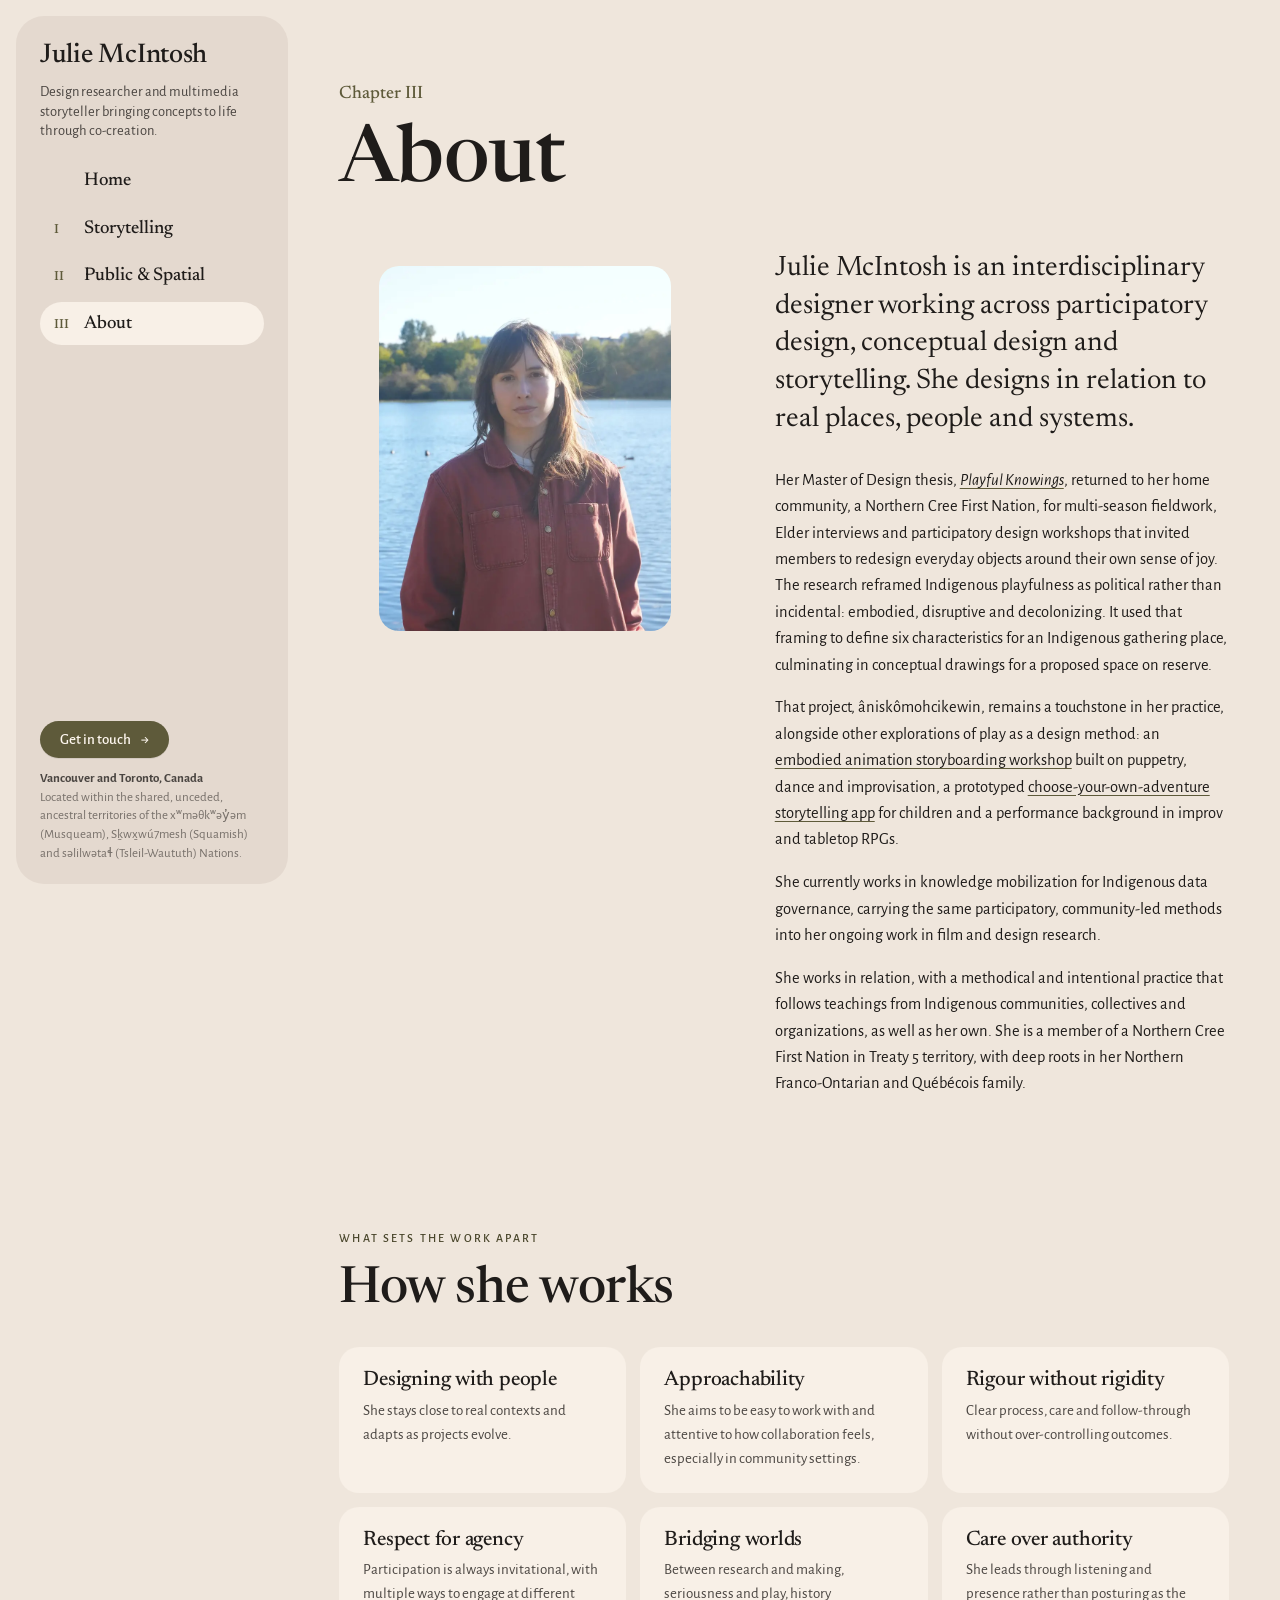
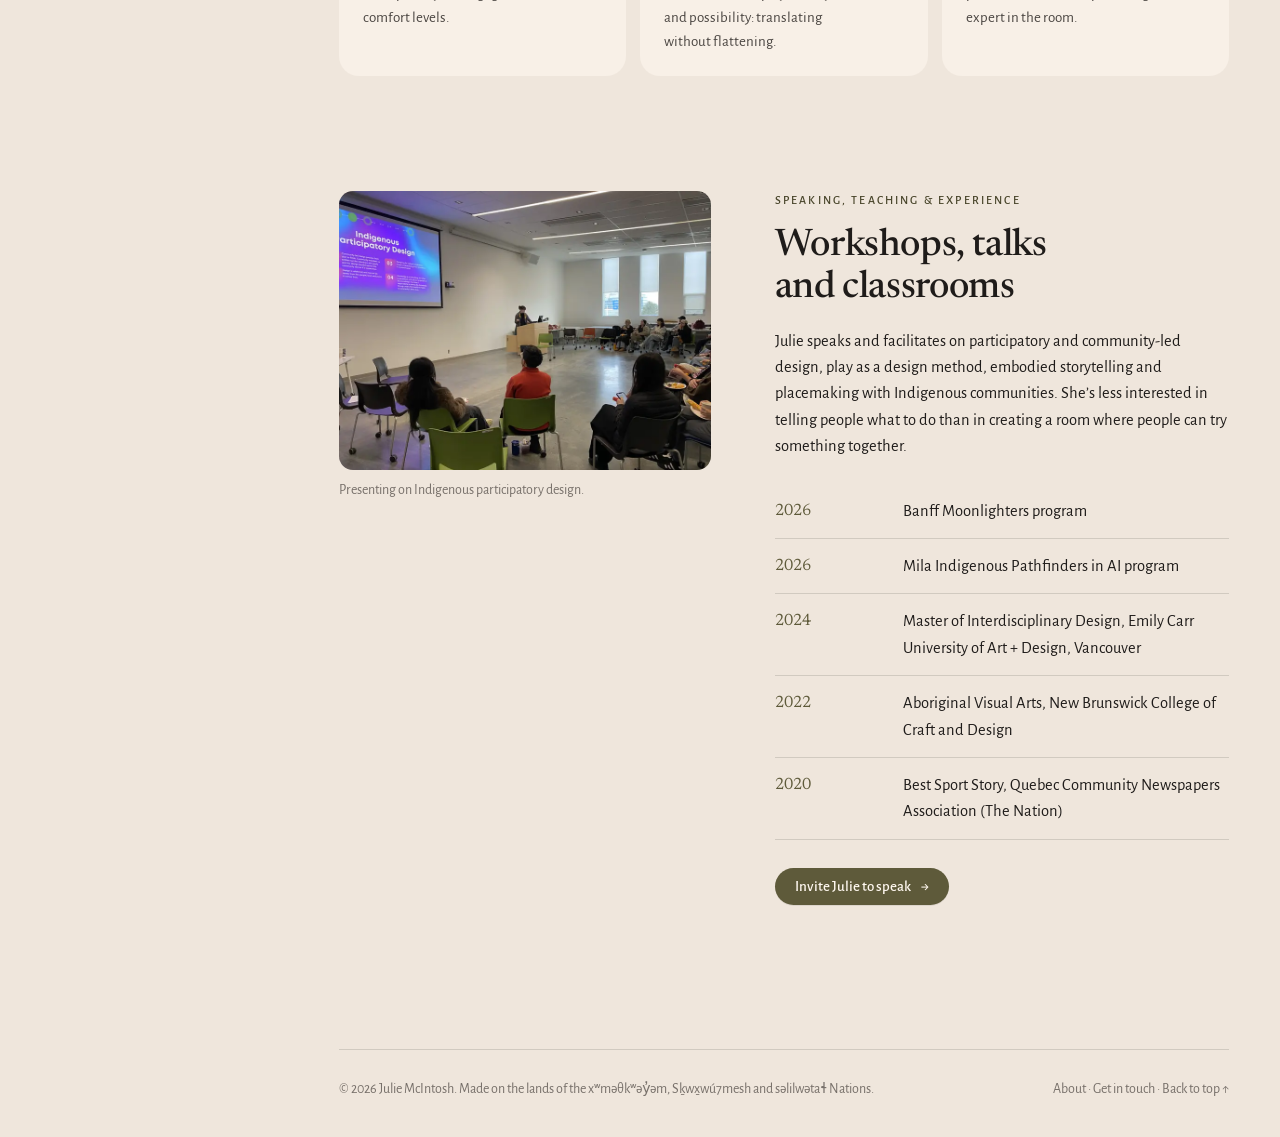
==== about.html @ 8621a983 "Julie McIntosh portfolio site Co-Authored-By: Claude Opus 5.5 <noreply@anthropic.com>" ====
<!doctype html>
<html lang="en" class="no-js">
<head>
<meta charset="utf-8">
<meta name="robots" content="noindex, nofollow">
<meta name="viewport" content="width=device-width, initial-scale=1">
<title>About · Julie McIntosh</title>
<meta name="description" content="About Julie McIntosh: interdisciplinary designer working across participatory design, conceptual design and storytelling.">
<meta property="og:title" content="About">
<meta property="og:description" content="About Julie McIntosh: interdisciplinary designer working across participatory design, conceptual design and storytelling.">
<meta property="og:type" content="website">
<meta property="og:image" content="assets/img/about/portrait-1600.webp">
<meta name="theme-color" content="#efe6dc">
<link rel="icon" href="favicon.svg" type="image/svg+xml">
<link rel="preconnect" href="https://fonts.googleapis.com">
<link rel="preconnect" href="https://fonts.gstatic.com" crossorigin>
<link href="https://fonts.googleapis.com/css2?family=Alegreya+Sans:ital,wght@0,400;0,500;0,700;1,400&family=Newsreader:opsz,wght@6..72,400;6..72,500;6..72,600&display=swap" rel="stylesheet">
<link rel="stylesheet" href="assets/css/style.css">
<script src="assets/js/main.js" defer></script>

</head>
<body>
<a class="skip" href="#main">Skip to content</a>

<header class="topbar">
  <a class="brand" href="index.html"><span class="brand__name">Julie McIntosh</span></a>
  <button class="menu-btn" aria-controls="site-nav" aria-expanded="false"><i></i>Menu</button>
</header>
<div class="scrim" aria-hidden="true"></div>

<div class="shell">
<aside class="sidebar" id="site-nav"><div class="sidebar__panel">
  <a class="brand" href="index.html"><span class="brand__name">Julie McIntosh</span><span class="brand__tag">Design researcher and multimedia storyteller bringing concepts to life through co-creation.</span></a>
  <nav aria-label="Main"><ul class="nav">
    <li class="nav__item"><a class="nav__link" href="index.html"><span class="nav__num"></span>Home</a></li>
    <li class="nav__item"><a class="nav__link" href="storytelling.html"><span class="nav__num">I</span>Storytelling</a><ul class="subnav"><li><a href="embodied-storyboarding.html">Embodied Storyboarding for Animators</a></li><li><a href="tall-tales.html">Tall Tales Storytelling App</a></li><li><a href="the-deceiviest.html">The Deceiviest Social Game</a></li><li><a href="films.html">Films</a></li><li><a href="coming-home.html">Wooden puzzle</a></li><li><a href="material-practice.html">Material practice</a></li><li><a href="photography.html">Photography</a></li><li><a href="storytelling.html#writing">Writing</a></li></ul></li><li class="nav__item"><a class="nav__link" href="public-spatial.html"><span class="nav__num">II</span>Public &amp; Spatial</a><ul class="subnav"><li><a href="aniskomohcikewin.html">âniskômohcikewin</a></li><li><a href="tidal-pools.html">Tidal Pools</a></li><li><a href="montagnes-vertes.html">Montagnes vertes</a></li></ul></li><li class="nav__item is-open"><a class="nav__link" href="about.html" aria-current="page"><span class="nav__num">III</span>About</a></li>
  </ul></nav>
  <div class="sidebar__foot">
    <a class="btn" href="contact.html">Get in touch <span class="arrow">→</span></a>
    <p class="sidebar__note"><strong>Vancouver and Toronto, Canada</strong><br>Located within the shared, unceded, ancestral territories of the xʷməθkʷəy̓əm (Musqueam), Sḵwx̱wú7mesh (Squamish) and səlilwətaɬ (Tsleil-Waututh) Nations.</p>
  </div>
</div></aside>
<div class="main">
<main id="main" class="page">

<header class="chapter-head">
  <span class="eyebrow reveal">Chapter III</span>
  <h1 class="reveal">About</h1>
</header>
<div class="about-grid" style="margin-top:48px">
  <figure class="portrait reveal"><img src="assets/img/about/portrait-800.webp" srcset="assets/img/about/portrait-800.webp 800w, assets/img/about/portrait-1600.webp 1600w" sizes="(max-width: 960px) 100vw, 40vw" alt="Julie McIntosh standing by a lake in autumn" width="800" height="1200" loading="eager" fetchpriority="high" decoding="async"></figure>
  <div>
    <p class="lead reveal" style="font-family:var(--head);color:var(--ink);font-size:clamp(22px,2.2vw,28px);line-height:1.35">Julie McIntosh is an interdisciplinary designer working across participatory design, conceptual design and storytelling. She designs in relation to real places, people and systems.</p>
    <div class="prose reveal" style="margin-top:28px">
      <p>Her Master of Design thesis, <a href="aniskomohcikewin.html"><em>Playful Knowings</em></a>, returned to her home community, a Northern Cree First Nation, for multi-season fieldwork, Elder interviews and participatory design workshops that invited members to redesign everyday objects around their own sense of joy. The research reframed Indigenous playfulness as political rather than incidental: embodied, disruptive and decolonizing. It used that framing to define six characteristics for an Indigenous gathering place, culminating in conceptual drawings for a proposed space on reserve.</p>
      <p>That project, âniskômohcikewin, remains a touchstone in her practice, alongside other explorations of play as a design method: an <a href="embodied-storyboarding.html">embodied animation storyboarding workshop</a> built on puppetry, dance and improvisation, a prototyped <a href="tall-tales.html">choose-your-own-adventure storytelling app</a> for children and a performance background in improv and tabletop RPGs.</p>
      <p>She currently works in knowledge mobilization for Indigenous data governance, carrying the same participatory, community-led methods into her ongoing work in film and design research.</p>
      <p>She works in relation, with a methodical and intentional practice that follows teachings from Indigenous communities, collectives and organizations, as well as her own. She is a member of a Northern Cree First Nation in Treaty 5 territory, with deep roots in her Northern Franco-Ontarian and Québécois family.</p>
    </div>
  </div>
</div>

<section class="section">
  <div class="section-head"><div><span class="eyebrow reveal">What sets the work apart</span><h2 class="h-xl reveal">How she works</h2></div></div>
  <div class="principles" style="grid-template-columns:repeat(3,minmax(0,1fr))">
    <div class="principle reveal"><h3>Designing with people</h3><p>She stays close to real contexts and adapts as projects evolve.</p></div>
    <div class="principle reveal"><h3>Approachability</h3><p>She aims to be easy to work with and attentive to how collaboration feels, especially in community settings.</p></div>
    <div class="principle reveal"><h3>Rigour without rigidity</h3><p>Clear process, care and follow-through without over-controlling outcomes.</p></div>
    <div class="principle reveal"><h3>Respect for agency</h3><p>Participation is always invitational, with multiple ways to engage at different comfort levels.</p></div>
    <div class="principle reveal"><h3>Bridging worlds</h3><p>Between research and making, seriousness and play, history and possibility: translating without flattening.</p></div>
    <div class="principle reveal"><h3>Care over authority</h3><p>She leads through listening and presence rather than posturing as the expert in the room.</p></div>
  </div>
</section>

<section class="section">
  <div class="about-grid">
    <figure class="fig reveal" data-gallery><img src="assets/img/about/speaking-800.webp" srcset="assets/img/about/speaking-800.webp 800w, assets/img/about/speaking-1600.webp 1600w" sizes="(max-width: 960px) 100vw, 40vw" alt="Julie presenting Indigenous Participatory Design to a seated audience" width="800" height="600" loading="lazy" decoding="async" class="zoomable" data-full="assets/img/about/speaking-1600.webp"><figcaption>Presenting on Indigenous participatory design.</figcaption></figure>
    <div>
      <span class="eyebrow reveal">Speaking, teaching &amp; experience</span>
      <h2 class="h-lg reveal">Workshops, talks and classrooms</h2>
      <div class="prose reveal" style="margin-top:18px">
        <p>Julie speaks and facilitates on participatory and community-led design, play as a design method, embodied storytelling and placemaking with Indigenous communities. She’s less interested in telling people what to do than in creating a room where people can try something together.</p>
      </div>
      <ul class="timeline reveal" style="margin-top:24px">
        <li><time>2026</time><span>Banff Moonlighters program</span></li>
        <li><time>2026</time><span>Mila Indigenous Pathfinders in AI program</span></li>
        <li><time>2024</time><span>Master of Interdisciplinary Design, Emily Carr University of Art + Design, Vancouver</span></li>
        <li><time>2022</time><span>Aboriginal Visual Arts, New Brunswick College of Craft and Design</span></li>
        <li><time>2020</time><span>Best Sport Story, Quebec Community Newspapers Association (The Nation)</span></li>
      </ul>
      <p style="margin-top:28px"><a class="btn" href="contact.html">Invite Julie to speak <span class="arrow">→</span></a></p>
    </div>
  </div>
</section>
</main>
<footer class="footer">
  <span>© 2026 Julie McIntosh. Made on the lands of the xʷməθkʷəy̓əm, Sḵwx̱wú7mesh and səlilwətaɬ Nations.</span>
  <span><a href="about.html">About</a> · <a href="contact.html">Get in touch</a> · <a href="#main">Back to top ↑</a></span>
</footer>
</div>
</div>
</body>
</html>
---- assets/css/style.css ----
/* Julie McIntosh — portfolio
   Quiet stone background, Newsreader headings, Alegreya Sans text.
   Palette from Julie's colour book: Lincoln Green (primary), Taupe Brown plum (secondary),
   Benifuji lilac (third), Eugenia Red (splash, used sparingly). */

:root {
  --bg: #efe6dc;
  --paper: #f8f0e7;
  --panel: #e4d9cf;
  --panel-2: #dccfc1;
  --ink: #1f1c1a;
  --ink-2: #4a4541;
  --muted: #77706a;
  --line: rgba(31, 28, 26, 0.14);

  --green: #5e5a3a;
  --green-deep: #474429;
  --plum: #7a3348;
  --lilac: #bf8fa6;
  --red: #d0453f;

  --accent: var(--green);
  --accent-deep: var(--green-deep);
  --accent-soft: #eadde3;
  --sage: #e3dac9;
  --sage-ink: var(--green-deep);

  --head: "Newsreader", Georgia, "Times New Roman", serif;
  --sans: "Alegreya Sans", system-ui, -apple-system, "Segoe UI", sans-serif;

  --r-lg: 28px;
  --r-md: 20px;
  --r-sm: 12px;
  /* image frames: 30% less round than the panel radii above */
  --r-img-lg: 20px;
  --r-img-md: 14px;
  --r-img-sm: 8px;
  --side-w: 288px;
  --gutter: clamp(16px, 4vw, 56px);
  --ease: cubic-bezier(.22, .7, .2, 1);
}

@view-transition { navigation: auto; }

*, *::before, *::after { box-sizing: border-box; }
html { -webkit-text-size-adjust: 100%; scroll-behavior: smooth; }
body {
  margin: 0;
  background: var(--bg);
  color: var(--ink);
  font-family: var(--sans);
  font-size: 16.5px;
  line-height: 1.6;
  -webkit-font-smoothing: antialiased;
  text-rendering: optimizeLegibility;
}
img, video, svg { display: block; max-width: 100%; }
img { height: auto; }
a { color: inherit; }
::selection { background: var(--accent-soft); }

h1, h2, h3, h4 {
  font-family: var(--head);
  font-weight: 500;
  line-height: 1.12;
  letter-spacing: -0.01em;
  margin: 0;
  text-wrap: balance;
}
p { margin: 0 0 1em; text-wrap: pretty; }
.skip {
  position: absolute; left: -999px; top: 8px; z-index: 100;
  background: var(--ink); color: var(--paper); padding: 8px 14px; border-radius: 99px;
}
.skip:focus { left: 16px; }
:focus-visible { outline: 2px solid var(--accent); outline-offset: 3px; border-radius: 6px; }

/* Pencil cursor everywhere; the spark version marks anything clickable. PNGs are for browsers without SVG cursors. */
html, html * { cursor: url("../img/cursor-pencil.svg") 2 2, url("../img/cursor-pencil.png") 2 2, auto !important; }
a, a *, button, button *, label, summary, select, .chip, .zoomable, .masonry .tile, .masonry .tile *, [role="button"] {
  cursor: url("../img/cursor-pencil-link.svg") 2 2, url("../img/cursor-pencil-link.png") 2 2, pointer !important;
}

/* Visitor pencil marks (main.js): never receives clicks, sits under the mobile drawer and lightbox */
.pencil-layer { position: fixed; inset: 0; width: 100%; height: 100%; z-index: 50; pointer-events: none; mix-blend-mode: multiply; }
.is-drawing, .is-drawing * { user-select: none !important; -webkit-user-select: none !important; }
@media print { .pencil-layer { display: none; } }

/* Sketch intro (main.js): the page waits under a pencil drawing of itself. If the script never runs,
   the failsafe animation shows the page after 5s. */
html.sketching body > :not(.sketch) { visibility: hidden; animation: sketch-failsafe 0s 5s forwards; }
@keyframes sketch-failsafe { to { visibility: visible; } }
.sketch { position: fixed; inset: 0; z-index: 1000; background: var(--bg); pointer-events: auto; transition: opacity .6s ease; }
.sketch.is-leaving { opacity: 0; pointer-events: none; }
.sketch svg { position: absolute; inset: 0; }
.sketch path { fill: none; stroke: #2b2724; stroke-opacity: .72; stroke-linecap: round; stroke-linejoin: round; }
.sketch__note { position: absolute; display: grid; place-items: center; padding: 10px; text-align: center; background: #f8e27c; color: var(--ink); font-family: var(--head); font-style: italic; font-size: 17px; line-height: 1.15; box-shadow: 0 8px 16px rgba(60, 40, 20, .16); opacity: 0; transform: rotate(var(--r)) scale(.6); transition: opacity .3s ease, transform .35s cubic-bezier(.3, 1.4, .5, 1); }
.sketch__note::before { content: ""; position: absolute; top: -9px; left: 50%; width: 46%; height: 18px; translate: -50% 0; background: rgba(255, 255, 255, .55); rotate: -3deg; }
.sketch__note.is-on { opacity: 1; transform: rotate(var(--r)) scale(1); }

/* ───────── Shell ───────── */
.shell {
  display: grid;
  grid-template-columns: var(--side-w) minmax(0, 1fr);
  gap: 0;
  min-height: 100vh;
}
.sidebar {
  position: sticky; top: 0;
  height: 100vh;
  padding: 16px 0 16px 16px;
}
.sidebar__panel {
  height: 100%;
  background: var(--panel);
  border-radius: var(--r-lg);
  padding: 26px 24px 20px;
  display: flex; flex-direction: column;
  overflow-y: auto;
  scrollbar-width: thin;
}
.brand { text-decoration: none; display: block; margin-bottom: 18px; }
.brand__name { font-family: var(--head); font-weight: 500; font-size: 27px; letter-spacing: -0.01em; line-height: 1.05; display: block; }
.brand__tag {
  display: block; margin-top: 12px; max-width: 30ch;
  font-size: 14.5px; line-height: 1.35; color: var(--ink-2);
}
.nav { list-style: none; margin: 0; padding: 0; display: grid; gap: 4px; }
.nav__link {
  display: flex; align-items: baseline; gap: 12px;
  padding: 7px 14px; border-radius: 99px;
  text-decoration: none; font-family: var(--head); font-weight: 500; font-size: 18.5px;
  white-space: nowrap;
  transition: background .35s var(--ease), transform .35s var(--ease);
}
.nav__num { font-family: var(--head); font-size: 13px; color: var(--accent); width: 18px; flex: none; }
.nav__link:hover { background: rgba(255, 255, 255, .35); transform: translateX(3px); }
.nav__link[aria-current="page"], .nav__item.is-open > .nav__link { background: var(--paper); }
.subnav { list-style: none; margin: 4px 0 10px; padding: 0 0 0 44px; display: none; }
.nav__item.is-open .subnav { display: block; }
.subnav a {
  display: block; padding: 3px 0; font-size: 14.5px; color: var(--ink-2);
  text-decoration: none; position: relative; transition: color .25s;
}
.subnav a::before {
  content: ""; position: absolute; left: -16px; top: 50%; width: 6px; height: 6px;
  border-radius: 50%; background: var(--red); transform: translateY(-50%) scale(0);
  transition: transform .3s var(--ease);
}
.subnav a:hover, .subnav a[aria-current="page"] { color: var(--ink); }
.subnav a:hover::before, .subnav a[aria-current="page"]::before { transform: translateY(-50%) scale(1); }
.sidebar__foot { margin-top: auto; padding-top: 18px; }
.sidebar__note { font-size: 13px; color: var(--muted); margin: 12px 0 0; line-height: 1.45; }
.sidebar__note + .sidebar__note { font-size: 12px; margin-top: 8px; }
.sidebar__note strong { color: var(--ink-2); font-weight: 600; }

.btn {
  display: inline-flex; align-items: center; gap: 10px;
  padding: 11px 20px; border-radius: 99px; border: 0;
  background: var(--accent); color: #fff8f0;
  font: 500 15px/1 var(--sans); text-decoration: none; cursor: pointer;
  transition: background .3s, transform .3s var(--ease), box-shadow .3s;
  box-shadow: 0 1px 0 rgba(0,0,0,.08);
}
.btn:hover { background: var(--plum); transform: translateY(-2px); box-shadow: 0 8px 18px -10px rgba(122, 51, 72, .7); }
.btn--ghost { background: transparent; color: var(--ink); box-shadow: inset 0 0 0 1.5px var(--line); }
.btn--ghost:hover { background: var(--paper); color: var(--ink); }
.btn .arrow { transition: transform .3s var(--ease); }
.btn:hover .arrow { transform: translateX(3px); }

/* mobile bar */
.topbar { display: none; }
.scrim { display: none; }

.main { min-width: 0; padding: 16px var(--gutter) 0; }
.page { max-width: 1120px; margin: 0 auto; padding: clamp(28px, 5vw, 64px) 0 0; }

/* ───────── Type helpers ───────── */
.eyebrow {
  font-size: 12px; letter-spacing: .18em; text-transform: uppercase; color: var(--accent-deep);
  margin: 0 0 14px; display: block; font-weight: 500;
}
.display { font-size: clamp(40px, 6.4vw, 84px); }
.h-xl { font-size: clamp(30px, 4vw, 52px); }
.h-lg { font-size: clamp(26px, 3vw, 38px); }
.h-md { font-size: clamp(21px, 2.1vw, 26px); }
.lead { font-size: clamp(18px, 1.6vw, 21px); color: var(--ink-2); max-width: 62ch; line-height: 1.6; }
.muted { color: var(--muted); }
.aside-note { font-family: var(--sans); font-style: italic; color: var(--muted); font-size: 16px; }
.prose { max-width: 66ch; }
.prose h3 { font-size: 24px; margin: 1.6em 0 .5em; }
.prose ul { padding-left: 1.2em; margin: 0 0 1em; }
.prose li { margin: .3em 0; }
.prose li::marker { color: var(--accent); }
.prose a { text-decoration-color: var(--accent); text-underline-offset: 3px; }
.prose strong { font-weight: 600; }

/* ───────── Hero reel ───────── */
.hero { display: grid; gap: 22px; }
.reel {
  position: relative; border-radius: var(--r-img-lg); overflow: hidden;
  aspect-ratio: 16 / 9; background: var(--panel);
  isolation: isolate;
}
.reel__slide {
  position: absolute; inset: 0; opacity: 0;
  transition: opacity 1.6s var(--ease);
}
.reel__slide img { width: 100%; height: 100%; object-fit: cover; transform: scale(calc(1.02 * var(--reel-zoom, 1))); }
.reel__slide.is-active { opacity: 1; z-index: 1; }
.reel__slide.is-active img, .reel__slide.is-leaving img { animation: kenburns calc(var(--reel-ms, 6000ms) + 1600ms) linear forwards; }
@keyframes kenburns { from { transform: scale(calc(1.02 * var(--reel-zoom, 1))) translate3d(0,0,0); } to { transform: scale(calc(1.1 * var(--reel-zoom, 1))) translate3d(-1.5%, -1%, 0); } }
.reel__caption {
  position: absolute; left: 18px; bottom: 18px; z-index: 3;
  display: flex; align-items: center; gap: 10px;
  background: rgba(248, 246, 243, .92); backdrop-filter: blur(6px);
  padding: 8px 8px 8px 16px; border-radius: 99px;
  font-size: 14px; text-decoration: none; max-width: calc(100% - 36px);
}
.reel__caption span { white-space: nowrap; overflow: hidden; text-overflow: ellipsis; }
.reel__caption b { font-weight: 600; }
.reel__caption .pill-arrow {
  flex: none; width: 28px; height: 28px; border-radius: 50%; background: var(--red); color: #fff;
  display: grid; place-items: center; transition: transform .3s var(--ease);
}
.reel__caption:hover .pill-arrow { transform: rotate(-45deg); }
.reel__dots { position: absolute; right: 18px; bottom: 26px; z-index: 3; display: flex; gap: 6px; }
.reel__dot {
  width: 26px; height: 4px; border-radius: 4px; border: 0; padding: 0; cursor: pointer;
  background: rgba(248, 242, 231, .55); overflow: hidden; position: relative;
}
.reel__dot::after {
  content: ""; position: absolute; inset: 0; background: var(--paper); transform: scaleX(0); transform-origin: left;
}
.reel__dot.is-active::after { animation: fill var(--reel-ms, 6000ms) linear forwards; }
@keyframes fill { to { transform: scaleX(1); } }
.reel__pause {
  position: absolute; top: 16px; right: 16px; z-index: 3; width: 36px; height: 36px; border-radius: 50%;
  border: 0; background: rgba(248, 242, 231, .85); cursor: pointer; display: grid; place-items: center; color: var(--ink);
  opacity: 0; transition: opacity .3s;
}
.reel:hover .reel__pause, .reel__pause:focus-visible { opacity: 1; }

.intro { display: grid; grid-template-columns: minmax(0, 1fr) 220px; gap: 32px; align-items: end; margin-top: clamp(36px, 5vw, 64px); }
.intro h1 { font-size: clamp(30px, 3.6vw, 48px); line-height: 1.16; }
.intro .aside-note { text-align: right; padding-bottom: 8px; }

/* ───────── Three doors + map path ───────── */
.doors { position: relative; margin-top: clamp(56px, 7vw, 96px); }
.doors__grid { display: grid; grid-template-columns: repeat(3, 1fr); gap: clamp(20px, 3vw, 40px); position: relative; z-index: 1; }
.door { text-decoration: none; display: block; }
.door:nth-child(2) { margin-top: 56px; }
.door:nth-child(3) { margin-top: 18px; }
.door__img {
  aspect-ratio: 1; border-radius: 50%; overflow: hidden; background: var(--panel);
  box-shadow: 0 0 0 8px var(--bg), 0 0 0 9px var(--line);
  transition: transform .8s var(--ease), box-shadow .5s;
}
.door__img img { width: 100%; height: 100%; object-fit: cover; transition: transform 1.2s var(--ease); }
.door:hover .door__img { transform: rotate(-4deg) scale(1.02); box-shadow: 0 0 0 8px var(--bg), 0 0 0 10px var(--accent); }
.door:hover .door__img img { transform: scale(1.1) rotate(4deg); }
.door__head { display: flex; justify-content: space-between; align-items: baseline; margin-top: 22px; gap: 12px; }
.door__head h2 { font-size: clamp(22px, 2.2vw, 28px); }
.door p { color: var(--ink-2); font-size: 15.5px; margin-top: 8px; max-width: 32ch; }
/* Wider screens: the words sit as a left-aligned block, centred under each circle */
@media (min-width: 681px) {
  .door > div:last-child { width: fit-content; margin-left: auto; margin-right: auto; }
}
.arrow-mark { color: var(--accent); font-size: 20px; transition: transform .35s var(--ease); display: inline-block; }
.door:hover .arrow-mark, .card:hover .arrow-mark, .list-link:hover .arrow-mark { transform: translateX(5px); }
.map-path { position: absolute; inset: -6% -2% auto; width: 104%; height: 60%; z-index: 0; pointer-events: none; overflow: visible; }
.map-path path { fill: none; stroke: var(--plum); stroke-width: 1.6; stroke-dasharray: 2 9; stroke-linecap: round; opacity: .65; }
.map-path .bead { fill: var(--red); opacity: 0; transform-box: fill-box; transform-origin: center; }

/* ───────── Panels & sections ───────── */
.section { margin-top: clamp(64px, 9vw, 120px); }
.section-head { display: flex; justify-content: space-between; align-items: end; gap: 24px; margin-bottom: 28px; flex-wrap: wrap; }
.panel { background: var(--paper); border-radius: var(--r-lg); padding: clamp(24px, 4vw, 52px); }
.panel--sage { background: var(--sage); }
.panel--sand { background: var(--panel); }
.quote-panel { position: relative; overflow: hidden; }
.quote-panel blockquote { margin: 0; font-family: var(--head); font-size: clamp(24px, 3vw, 40px); line-height: 1.22; max-width: 26ch; color: var(--ink); }
.quote-panel blockquote em { color: var(--sage-ink); font-style: normal; }
.quote-panel .eyebrow { color: var(--sage-ink); }
.quote-panel__rings { position: absolute; right: -60px; top: 50%; translate: 0 -50%; width: 340px; height: 340px; opacity: .55; }
.quote-panel__rings circle { fill: none; stroke: var(--sage-ink); stroke-width: 1; stroke-dasharray: 3 7; transform-origin: center; animation: spin 80s linear infinite; }
.quote-panel__rings circle:nth-child(2) { animation-direction: reverse; animation-duration: 60s; }
.quote-panel__rings circle:nth-child(3) { animation-duration: 45s; }
@keyframes spin { to { transform: rotate(360deg); } }

/* Bead divider */
.beads { display: flex; gap: 9px; justify-content: center; margin: clamp(56px, 8vw, 96px) 0 0; }
.beads i { width: 9px; height: 9px; border-radius: 50%; background: var(--c, var(--accent)); display: block; transform: scale(0); transition: transform .5s var(--ease); }
.beads.is-in i { transform: scale(1); }

/* ───────── Cards ───────── */
.cards { display: grid; grid-template-columns: repeat(2, minmax(0, 1fr)); gap: clamp(22px, 3vw, 40px) clamp(20px, 3vw, 36px); }
.cards--3 { grid-template-columns: repeat(3, minmax(0, 1fr)); }
.card { text-decoration: none; display: block; }
.card__img { border-radius: var(--r-img-md); overflow: hidden; background: var(--panel); aspect-ratio: 4 / 3; }
.card__img img { width: 100%; height: 100%; object-fit: cover; transition: transform 1.1s var(--ease), filter .6s; }
.card:hover .card__img img { transform: scale(1.045); }
.card__img img.crop-bezel { transform: scale(1.16); }
.card:hover .card__img img.crop-bezel { transform: scale(1.2); }
.card__body { padding-top: 14px; }
.tag {
  display: inline-block; font-size: 12px; font-weight: 500; padding: 3px 11px; border-radius: 99px;
  background: var(--sage); color: var(--sage-ink); margin-bottom: 10px;
}
.tag--sand { background: var(--panel); color: var(--accent-deep); }
.card h3 { font-size: clamp(22px, 2vw, 27px); display: flex; justify-content: space-between; gap: 12px; align-items: baseline; }
.card p { color: var(--ink-2); font-size: 15.5px; margin: 8px 0 0; }
.card .meta { font-size: 13.5px; color: var(--muted); font-style: italic; margin-top: 6px; }
.card[hidden] { display: none; }
.card--wide { grid-column: 1 / -1; display: grid; grid-template-columns: 1.4fr 1fr; gap: clamp(20px, 3vw, 40px); align-items: center; }
.card--wide .card__img { aspect-ratio: 16 / 10; }
.card--wide h3 { font-size: clamp(26px, 3vw, 40px); }

/* Filters */
.filters { display: flex; flex-wrap: wrap; gap: 8px; margin: 0 0 30px; }
.chip {
  border: 0; cursor: pointer; font: 500 14px/1 var(--sans);
  padding: 10px 16px; border-radius: 99px; background: var(--paper); color: var(--ink-2);
  transition: background .3s, color .3s;
}
.chip:hover { background: var(--panel); }
.chip[aria-pressed="true"] { background: var(--ink); color: var(--paper); }
.showing { font-style: italic; color: var(--muted); font-size: 15px; margin: -14px 0 24px; }

/* Lists (writing) */
.list { border-top: 1px solid var(--line); }
.list-link {
  display: grid; grid-template-columns: 1fr auto; gap: 6px 24px; align-items: baseline;
  padding: 20px 4px; border-bottom: 1px solid var(--line); text-decoration: none;
  transition: background .3s, padding .4s var(--ease);
}
.list-link:hover { background: rgba(255,255,255,.35); padding-left: 14px; }
.list-link h3 { font-size: clamp(19px, 1.8vw, 23px); }
.list-link .arrow-mark { grid-row: span 2; }
.list-link small { color: var(--muted); font-size: 14px; }

/* ───────── Chapter header ───────── */
.chapter-head { max-width: 760px; }
.chapter-head .eyebrow { font-family: var(--head); text-transform: none; letter-spacing: 0; font-size: 18px; color: var(--accent); }
.chapter-head h1 { font-size: clamp(40px, 6.3vw, 79px); line-height: 1; }
.chapter-head .lead { margin-top: 22px; }

/* ───────── Project page ───────── */
.project-head { display: grid; gap: 22px; max-width: 900px; }
.crumbs { font-size: 14px; color: var(--muted); }
.crumbs a { text-decoration: none; }
.crumbs a:hover { color: var(--accent-deep); }
.project-head h1 { font-size: clamp(38px, 5.8vw, 72px); line-height: 1.02; }
.facts { display: grid; grid-template-columns: repeat(auto-fit, minmax(170px, 1fr)); gap: 12px 28px; margin-top: 28px; padding: 14px 0; border-top: 1px solid var(--line); border-bottom: 1px solid var(--line); }
.facts dt { font-size: 12px; letter-spacing: .14em; text-transform: uppercase; color: var(--muted); }
.facts dd { margin: 2px 0 0; font-size: 15.5px; line-height: 1.4; }
.cover { margin: clamp(32px, 5vw, 56px) 0 0; border-radius: var(--r-img-lg); overflow: hidden; background: var(--panel); }
.cover img, .cover video { width: 100%; max-height: 78vh; object-fit: cover; }
/* --cover-shift moves the picture sideways inside its frame; keep it within (zoom - 1) / 2 so no gap shows */
.cover img { transform: translateX(var(--cover-shift, 0)) scale(var(--cover-zoom, 1)); }
.cover--contain img { object-fit: contain; background: var(--paper); }

.block { display: grid; grid-template-columns: 220px minmax(0, 1fr); gap: clamp(20px, 4vw, 64px); margin-top: clamp(56px, 7vw, 96px); }
.block > h2 { font-size: clamp(24px, 2.4vw, 30px); position: sticky; top: 32px; align-self: start; }
/* Heading above the content, for sections whose content needs the full width */
.block--stacked { grid-template-columns: 1fr; gap: 18px; }
.block--stacked > h2 { position: static; }
.block--stacked .prose { max-width: none; }
.block > h2 small { display: block; font-family: var(--sans); font-size: 12px; letter-spacing: .16em; text-transform: uppercase; color: var(--accent); margin-bottom: 8px; }

.fig { margin: 0; }
.fig img, .fig video { border-radius: var(--r-img-md); width: 100%; background: var(--panel); }
.fig figcaption { font-size: 14px; color: var(--muted); margin-top: 10px; line-height: 1.5; }
.fig--paper img { background: #fff; }
.figs { display: grid; gap: clamp(14px, 2vw, 24px); margin-top: clamp(28px, 4vw, 44px); }
.figs--2 { grid-template-columns: repeat(2, minmax(0, 1fr)); }
.figs--3 { grid-template-columns: repeat(3, minmax(0, 1fr)); }
.figs--4 { grid-template-columns: repeat(4, minmax(0, 1fr)); }
.figs--5 { grid-template-columns: repeat(5, minmax(0, 1fr)); }
.figs .fig img { aspect-ratio: var(--ar, auto); object-fit: cover; }
.figs--square .fig img { aspect-ratio: 1; }
.figs--portrait .fig img { aspect-ratio: 3 / 4; }
/* Swap a photo on phones only (e.g. Coming Home: a landscape photo fills the lone third slot) */
.phone-only { display: none; }
@media (max-width: 680px) { .not-phone { display: none; } .phone-only { display: block; } .fig--phone-wide { grid-column: 1 / -1; } .figs .fig--phone-wide img { aspect-ratio: 16 / 10; } }
.figs--wide .fig img { aspect-ratio: 16 / 9; }
/* Storytelling: two tiles per row, 10% larger than the standard two-up grid */
@media (min-width: 961px) {
  .main:has(> .page--wide) { padding-left: 16px; padding-right: 16px; }
  .page--wide { max-width: 1110px; }
  #story-cards { column-gap: 24px; }
}
.full { margin-top: clamp(40px, 6vw, 72px); }
.zoomable { cursor: zoom-in; }

.pull {
  font-family: var(--head); font-size: clamp(24px, 2.8vw, 34px); line-height: 1.25;
  margin: clamp(48px, 6vw, 80px) 0; padding-left: clamp(18px, 3vw, 32px); border-left: 3px solid var(--lilac); max-width: 30ch;
}
.pull cite { display: block; font-family: var(--sans); font-style: normal; font-size: 14px; color: var(--muted); margin-top: 12px; }

.steps { counter-reset: s; display: grid; gap: 14px; margin: 1.2em 0; padding: 0; list-style: none; }
.steps li { counter-increment: s; background: var(--paper); border-radius: var(--r-sm); padding: 16px 18px 16px 58px; position: relative; }
.steps li::before {
  content: counter(s); position: absolute; left: 16px; top: 14px; width: 28px; height: 28px; border-radius: 50%;
  background: var(--accent-soft); color: var(--accent-deep); font-family: var(--head); font-size: 15px; display: grid; place-items: center;
}
.steps b { font-weight: 600; display: block; }

.traits { display: grid; grid-template-columns: repeat(3, minmax(0, 1fr)); gap: 14px; margin-top: 28px; }
.trait { background: var(--paper); border-radius: var(--r-md); padding: 22px; position: relative; overflow: hidden; }
.trait h3 { font-size: 22px; margin: 18px 0 8px; }
.trait p { font-size: 15px; color: var(--ink-2); margin: 0; }
.trait__mark { width: 44px; height: 44px; }
.trait__mark circle { fill: none; stroke: var(--accent); stroke-width: 1.5; }
.trait__mark .f { fill: var(--accent); stroke: none; }

.object { display: grid; grid-template-columns: minmax(0, 1fr) minmax(0, 1fr); gap: clamp(20px, 4vw, 56px); align-items: start; margin-top: clamp(56px, 8vw, 104px); }
.object:nth-of-type(even) .object__media { order: 2; }
.object__media { display: grid; gap: 14px; }
.object__media img { border-radius: var(--r-img-md); width: 100%; }
/* Coming Home: each puzzle piece and its colour */
.pieces { list-style: none; margin: 0; padding: 0; display: grid; gap: 18px; }
.pieces li { position: relative; padding-left: 30px; }
.pieces li::before { content: ""; position: absolute; left: 0; top: .42em; width: 16px; height: 16px; border-radius: 50%; background: var(--c); }
.pieces b { display: block; font-family: var(--head); font-weight: 500; font-size: 20px; }
.object__num { font-family: var(--head); color: var(--accent); font-size: 18px; }
.object h2 { font-size: clamp(28px, 3vw, 40px); margin: 6px 0 6px; }
.object .spec { font-size: 14.5px; color: var(--muted); font-style: italic; margin-bottom: 18px; }

.video { border-radius: var(--r-img-md); overflow: hidden; background: #111; }
.video video { width: 100%; display: block; }
.video--youtube { aspect-ratio: 16 / 9; }
.video--youtube iframe { display: block; width: 100%; height: 100%; border: 0; }
.video-half { width: 40%; margin-inline: auto; }
/* A section beside a piece of media, e.g. Embodied: Outcome with the short video on the right */
.split-media { display: grid; grid-template-columns: minmax(0, 1fr) minmax(0, 34%); gap: clamp(24px, 4vw, 56px); align-items: start; margin-top: clamp(56px, 7vw, 96px); }
.split-media > .block { margin-top: 0; }
.split-media__aside .video-title { text-align: left; }
@media (max-width: 680px) { .split-media { grid-template-columns: 1fr; } }
.video-sub { text-align: center; color: var(--muted); margin: -8px 0 18px; }
.steps--grid { grid-template-columns: repeat(2, minmax(0, 1fr)); }
@media (max-width: 680px) { .steps--grid { grid-template-columns: 1fr; } }
.video-title { font-size: clamp(22px, 2.2vw, 28px); text-align: center; margin: 0 0 16px; }
@media (max-width: 680px) { .video-half { width: 100%; } }

.film { display: grid; grid-template-columns: minmax(0, 1.5fr) minmax(0, 1fr); gap: clamp(20px, 3vw, 44px); align-items: center; margin-top: clamp(48px, 7vw, 88px); }
.film h2 { font-size: clamp(28px, 3vw, 40px); margin-bottom: 8px; }
.film .spec { font-size: 14px; color: var(--muted); font-style: italic; }

/* Flipbook */
.flipbook { display: grid; grid-template-columns: minmax(0, 420px) minmax(0, 1fr); gap: clamp(20px, 4vw, 56px); align-items: center; }
.flip__stage { position: relative; aspect-ratio: 1 / 1.05; perspective: 1600px; }
.flip__page {
  position: absolute; inset: 0; border-radius: 10px; overflow: hidden; background: #fff;
  box-shadow: 0 18px 40px -24px rgba(42, 32, 25, .5);
  transform-origin: top center; backface-visibility: hidden;
  transition: transform .9s var(--ease), opacity .9s var(--ease);
  opacity: 0; transform: rotateX(-12deg) translateY(10px);
}
.flip__page img { width: 100%; height: 100%; object-fit: cover; }
.flip__page.is-active { opacity: 1; transform: none; z-index: 2; }
.flip__page.is-gone { opacity: 0; transform: rotateX(80deg) translateY(-6px); z-index: 3; }
.flip__ring { position: absolute; top: -8px; left: 8%; right: 8%; height: 16px; z-index: 5;
  background: repeating-linear-gradient(90deg, #3a2e26 0 10px, transparent 10px 22px); border-radius: 3px; opacity: .85; }
.flip__ctrl { display: flex; align-items: center; gap: 12px; margin-top: 18px; }
.flip__ctrl button { width: 40px; height: 40px; border-radius: 50%; border: 0; background: var(--paper); cursor: pointer; font-size: 18px; transition: background .3s; }
.flip__ctrl button:hover { background: var(--panel); }
.flip__count { font-family: var(--head); color: var(--muted); }
.flip__roles { list-style: none; padding: 0; margin: 0; display: grid; gap: 8px; }
.flip__roles li { padding: 12px 16px; border-radius: var(--r-sm); background: var(--paper); color: var(--ink-2); transition: background .4s, color .4s, transform .4s var(--ease); }
.flip__roles li b { font-family: var(--head); font-weight: 400; color: var(--ink); }
.flip__roles li.is-on { background: var(--plum); color: #fff3f5; transform: translateX(6px); }
.flip__roles li.is-on b { color: #fff; }

/* Photography masonry */
.masonry { columns: 3 260px; column-gap: 18px; }
.masonry .tile { break-inside: avoid; margin: 0 0 18px; border-radius: var(--r-img-sm); overflow: hidden; display: block; position: relative; cursor: zoom-in; background: var(--panel); }
.masonry .tile img { width: 100%; transition: transform 1.2s var(--ease), filter .6s; filter: grayscale(1) contrast(1.02); }
.masonry .tile:hover img { transform: scale(1.04); }

/* Next project */
.next {
  display: grid; grid-template-columns: 1fr auto; align-items: center; gap: 20px;
  margin-top: clamp(72px, 9vw, 120px); padding: clamp(24px, 4vw, 44px); border-radius: var(--r-lg);
  background: var(--panel); text-decoration: none; transition: background .4s;
}
.next:hover { background: var(--panel-2); }
.next small { font-size: 12px; letter-spacing: .16em; text-transform: uppercase; color: var(--accent-deep); }
.next h2 { font-size: clamp(28px, 3.4vw, 44px); margin-top: 6px; }
.next__circle { width: 64px; height: 64px; border-radius: 50%; background: var(--plum); color: #fff; display: grid; place-items: center; font-size: 24px; transition: transform .5s var(--ease); }
.next:hover .next__circle { transform: rotate(-45deg) scale(1.06); }

/* About */
.about-grid { display: grid; grid-template-columns: minmax(0, .9fr) minmax(0, 1.1fr); gap: clamp(24px, 5vw, 72px); align-items: start; }
.portrait { border-radius: var(--r-img-lg); overflow: hidden; position: sticky; top: 32px; }
.portrait img { width: 100%; aspect-ratio: 4 / 5; object-fit: cover; object-position: 50% 30%; }
.principles { display: grid; grid-template-columns: repeat(2, minmax(0, 1fr)); gap: 14px; }
.principle { background: var(--paper); border-radius: var(--r-md); padding: 22px 24px; }
.principle h3 { font-size: 21px; margin-bottom: 6px; }
.principle p { font-size: 15px; color: var(--ink-2); margin: 0; }
.timeline { list-style: none; padding: 0; margin: 0; }
.timeline li { display: grid; grid-template-columns: 110px 1fr; gap: 18px; padding: 14px 0; border-bottom: 1px solid var(--line); }
.timeline time { font-family: var(--head); color: var(--accent); }

/* Contact */
.contact-grid { display: grid; grid-template-columns: minmax(0, 1fr) minmax(0, 1fr); gap: clamp(24px, 5vw, 64px); align-items: start; }
.form { display: grid; gap: 16px; }
.field label { display: block; font-size: 14px; font-weight: 500; margin-bottom: 6px; }
.field input, .field textarea, .field select {
  width: 100%; font: 16px/1.4 var(--sans); color: var(--ink);
  padding: 13px 16px; border-radius: var(--r-sm); border: 1.5px solid transparent; background: var(--paper);
  transition: border-color .25s, background .25s;
}
.field textarea { min-height: 160px; resize: vertical; }
.field input:focus, .field textarea:focus, .field select:focus { outline: none; border-color: var(--accent); background: #fff; }
.radio-row { display: flex; flex-wrap: wrap; gap: 8px; border: 0; padding: 0; margin: 0; }
.radio-row legend { font-size: 14px; font-weight: 500; margin-bottom: 8px; padding: 0; }
.radio-row input { position: absolute; opacity: 0; pointer-events: none; }
.radio-row label { padding: 9px 15px; border-radius: 99px; background: var(--paper); cursor: pointer; font-size: 14.5px; transition: background .25s, color .25s; }
.radio-row input:checked + label { background: var(--ink); color: var(--paper); }
.radio-row input:focus-visible + label { outline: 2px solid var(--accent); outline-offset: 2px; }
.form-note { font-size: 14px; color: var(--muted); }
.form-status { font-size: 15px; color: var(--sage-ink); min-height: 1.4em; }
.crayon { border-radius: var(--r-img-lg); overflow: hidden; aspect-ratio: 1; position: relative; }
.crayon img { width: 100%; height: 100%; object-fit: cover; animation: drift 30s ease-in-out infinite alternate; }
@keyframes drift { from { transform: scale(1.05) rotate(0deg); } to { transform: scale(1.18) rotate(4deg); } }

/* Footer */
.footer { margin-top: clamp(72px, 10vw, 140px); padding: 28px 0 36px; border-top: 1px solid var(--line); display: flex; flex-wrap: wrap; justify-content: space-between; gap: 12px 32px; font-size: 14px; color: var(--muted); max-width: 1120px; margin-left: auto; margin-right: auto; }
.footer a { text-decoration: none; }
.footer a:hover { color: var(--accent-deep); }

/* Lightbox */
.lightbox {
  position: fixed; inset: 0; z-index: 90; display: grid; place-items: center; padding: 4vmin;
  background: rgba(28, 25, 23, .92); opacity: 0; pointer-events: none; transition: opacity .35s;
}
.lightbox.is-open { opacity: 1; pointer-events: auto; }
.lightbox img { max-height: 86vh; max-width: 100%; width: auto; border-radius: 7px; transform: scale(.96); transition: transform .45s var(--ease); }
.lightbox.is-open img { transform: none; }
.lightbox__cap { color: #e9dccb; font-size: 14px; margin-top: 12px; text-align: center; max-width: 70ch; }
.lightbox button { position: absolute; border: 0; background: rgba(248, 242, 231, .12); color: #f8f2e7; width: 46px; height: 46px; border-radius: 50%; font-size: 20px; cursor: pointer; transition: background .3s; }
.lightbox button:hover { background: rgba(248, 242, 231, .25); }
.lightbox__close { top: 18px; right: 18px; }
.lightbox__prev { left: 18px; top: 50%; translate: 0 -50%; }
.lightbox__next { right: 18px; top: 50%; translate: 0 -50%; }

/* Reveal */
.reveal { opacity: 0; transform: translateY(26px); transition: opacity 1s var(--ease), transform 1s var(--ease); transition-delay: var(--d, 0ms); }
.reveal.is-in { opacity: 1; transform: none; }
.no-js .reveal { opacity: 1; transform: none; }

@keyframes line-grow { from { transform: scaleX(0); } to { transform: scaleX(1); } }
@keyframes name-swipe { from { opacity: 0; clip-path: inset(-20% 100% -20% 0); } to { opacity: 1; clip-path: inset(-20% -2% -20% 0); } }
@keyframes menu-fade { from { opacity: 0; } to { opacity: 1; } }

/* ───────── Home: hand-drawn pool map (keywords only) ───────── */
.pools { margin: clamp(48px, 7vw, 88px) auto 0; max-width: 900px; }
.pools__map { width: 100%; height: auto; overflow: visible; }
.pools__ink { fill: none; stroke-linecap: round; mix-blend-mode: multiply; opacity: .36; }
.pools__paint { fill: none; stroke-linecap: round; stroke-linejoin: round; mix-blend-mode: multiply; }
.pools__paint.w1 { stroke: var(--lilac); stroke-opacity: .62; }
.pools__paint.w2 { stroke: #a5a27f; stroke-opacity: .62; }
.pools__paint.w3 { stroke: #c98a8f; stroke-opacity: .5; }
.pools__ink.i1 { stroke: var(--plum); }
.pools__ink.i2 { stroke: var(--green); }
.pools__ink.i3 { stroke: var(--lilac); }
/* same dotted line as the home doors path (.map-path) */
.pools__cuts path { fill: none; stroke: var(--plum); stroke-width: 2.4; stroke-dasharray: 2 9; stroke-linecap: round; opacity: .65; }
.pools text { text-anchor: middle; fill: var(--ink); font-family: var(--sans); }
.pools__name text { font-family: var(--head); font-size: 26px; font-weight: 600; letter-spacing: -0.01em; }
.pools__word text { font-size: 19.5px; }
.pools__meet text { font-size: 18.5px; font-style: italic; fill: #fff; }
/* gentle white highlight behind the dark words: blurred so its edges fade to nothing */
.pools__glow { opacity: .2; }
.pools .pools__glow text { fill: #fff; stroke: #fff; stroke-width: 18px; stroke-linejoin: round; }
.pools .pools__centre { font-family: var(--head); font-size: 25.2px; font-weight: 600; fill: #fff; letter-spacing: -0.01em; paint-order: stroke; stroke: var(--plum); stroke-width: 7px; stroke-linejoin: round; }
.pools__ember { fill: var(--red); transform-box: fill-box; transform-origin: center; }
@media (max-width: 680px) {
  .pools { margin-left: calc(var(--gutter) * -1 + 4px); margin-right: calc(var(--gutter) * -1 + 4px); }
  .pools__name text { font-size: 33px; }
  .pools__word text { font-size: 26px; }
  .pools__meet text { font-size: 24px; }
  .pools .pools__centre { font-size: 31.5px; }
}

/* ───────── Home: wide reel + top menu that hands off to the sidebar on scroll ───────── */
.home-hero { padding: 16px var(--gutter) 0; }
.home-hero .reel { max-width: 1680px; margin: 0 auto; }
.intro:first-child { margin-top: 0; }
.topnav { display: none; }
@media (min-width: 961px) {
  .is-home .topnav {
    display: flex; align-items: center; justify-content: space-between; gap: 32px;
    position: sticky; top: 0; z-index: 40;
    padding: 20px var(--gutter); background: rgba(239, 230, 220, .94); backdrop-filter: blur(8px);
    transition: opacity .5s var(--ease);
  }
  .is-home .topnav::after { content: ""; position: absolute; left: 0; right: 0; bottom: 0; height: 1px; background: var(--ink); transform-origin: left; }
  .is-home .topnav .brand { margin: 0; }
  .is-home .topnav .brand__name { font-size: 38px; font-weight: 500; }
  .is-home.intro-play .topnav::after { animation: line-grow 1.4s var(--ease) both; }
  .is-home.intro-play .topnav .brand__name { animation: name-swipe 1.3s ease-out both; }
  .is-home.intro-play .topnav nav { animation: menu-fade 1.1s ease .45s both; }
  /* above the divider line, so the dropdowns overlay it */
  .topnav nav { position: relative; z-index: 1; }
  .topnav__list { list-style: none; margin: 0; padding: 0; display: flex; align-items: center; gap: clamp(20px, 3.4vw, 52px); }
  .topnav__item { position: relative; }
  .topnav__link {
    display: inline-flex; align-items: center; gap: 6px; padding: 8px 0;
    font-family: var(--head); font-size: 18.5px; font-weight: 500; text-decoration: none; transition: color .25s;
  }
  .topnav__link:hover, .topnav__link[aria-current="page"] { color: var(--plum); }
  .topnav__link .caret { width: 9px; height: 9px; transition: transform .3s var(--ease); }
  .topnav__item:hover .caret, .topnav__item:focus-within .caret { transform: rotate(180deg); }
  .topnav__menu {
    list-style: none; margin: 0; padding: 8px; position: absolute; top: 100%; left: -14px; min-width: 250px;
    background: var(--paper); border: 1px solid var(--line); border-radius: var(--r-img-sm);
    box-shadow: 0 18px 40px -24px rgba(31, 28, 26, .45);
    opacity: 0; visibility: hidden; transform: translateY(6px);
    transition: opacity .25s, transform .25s var(--ease), visibility 0s .25s;
  }
  .topnav__item:hover .topnav__menu, .topnav__item:focus-within .topnav__menu { opacity: 1; visibility: visible; transform: none; transition: opacity .25s, transform .25s var(--ease); }
  .topnav__menu a { display: block; padding: 8px 12px; border-radius: 6px; font-size: 16.5px; line-height: 1.3; text-decoration: none; color: var(--ink-2); }
  .topnav__menu a:hover { background: var(--bg); color: var(--ink); }
  .is-home.side-in .topnav { opacity: 0; visibility: hidden; pointer-events: none; transition: opacity .5s var(--ease), visibility 0s .5s; }

  .is-home .home-hero { padding-top: 22px; }
  .is-home .home-hero .reel { aspect-ratio: 2.3 / 1; max-height: calc(100vh - 140px); }
  .is-home .shell { display: block; }
  .is-home .main { margin-left: var(--side-w); }
  .is-home .sidebar {
    position: fixed; left: 0; top: 0; width: var(--side-w); z-index: 30;
    opacity: 0; visibility: hidden;
    transition: opacity .5s var(--ease), visibility 0s .5s;
  }
  .is-home.side-in .sidebar { opacity: 1; visibility: visible; transition: opacity .7s var(--ease) .15s; }
}

/* ───────── Responsive ───────── */
@media (max-width: 1100px) {
  .cards--3 { grid-template-columns: repeat(2, minmax(0, 1fr)); }
  .traits { grid-template-columns: repeat(2, minmax(0, 1fr)); }
  .figs--5 { grid-template-columns: repeat(3, minmax(0, 1fr)); }
}
@media (max-width: 960px) {
  .shell { grid-template-columns: 1fr; }
  .topbar {
    display: flex; position: sticky; top: 0; z-index: 40; align-items: center; justify-content: space-between;
    padding: 12px 16px; background: rgba(239, 230, 220, .92); backdrop-filter: blur(8px);
    border-bottom: 1px solid var(--line);
  }
  .topbar .brand { margin: 0; }
  .topbar .brand__name { font-size: 22px; }
  .menu-btn { border: 0; background: var(--panel); border-radius: 99px; padding: 10px 16px; font: 500 14px/1 var(--sans); cursor: pointer; display: inline-flex; gap: 8px; align-items: center; color: var(--ink); }
  .menu-btn i { width: 16px; height: 10px; position: relative; display: block; }
  .menu-btn i::before, .menu-btn i::after { content: ""; position: absolute; left: 0; right: 0; height: 1.5px; background: currentColor; border-radius: 2px; }
  .menu-btn i::before { top: 1px; } .menu-btn i::after { bottom: 1px; }
  .sidebar { position: fixed; z-index: 60; left: 0; top: 0; width: min(320px, 86vw); padding: 12px; transform: translateX(-104%); transition: transform .5s var(--ease); }
  .nav-open .sidebar { transform: none; }
  .scrim { display: block; position: fixed; inset: 0; z-index: 55; background: rgba(42, 32, 25, .35); opacity: 0; pointer-events: none; transition: opacity .4s; }
  .nav-open .scrim { opacity: 1; pointer-events: auto; }
  .sidebar .brand { margin-bottom: 26px; }
  .main { padding-top: 0; }
  .block { grid-template-columns: 1fr; gap: 14px; }
  .block > h2 { position: static; }
  .about-grid, .contact-grid, .object, .film, .flipbook, .card--wide { grid-template-columns: 1fr; }
  .object:nth-of-type(even) .object__media { order: 0; }
  .portrait { position: static; max-width: 520px; }
  .intro { grid-template-columns: 1fr; gap: 12px; }
  .intro .aside-note { text-align: left; }
}
@media (max-width: 680px) {
  body { font-size: 16px; }
  .doors__grid { grid-template-columns: 1fr; gap: 44px; }
  .door { display: grid; grid-template-columns: 120px 1fr; gap: 20px; align-items: center; }
  .door:nth-child(n) { margin-top: 0; }
  .door__head { margin-top: 0; }
  .map-path { display: none; }
  .cards, .cards--3, .principles, .traits { grid-template-columns: 1fr; }
  .figs--3, .figs--4, .figs--5 { grid-template-columns: repeat(2, minmax(0, 1fr)); }
  .reel { aspect-ratio: 4 / 5; }
  .reel__dots { display: none; }
  .timeline li { grid-template-columns: 1fr; gap: 2px; }
  .quote-panel__rings { opacity: .25; }
  .next { grid-template-columns: 1fr; }
}

@media (prefers-reduced-motion: reduce) {
  *, *::before, *::after { animation-duration: .01ms !important; animation-iteration-count: 1 !important; transition-duration: .01ms !important; }
  .reveal { opacity: 1; transform: none; }
  @view-transition { navigation: none; }
}
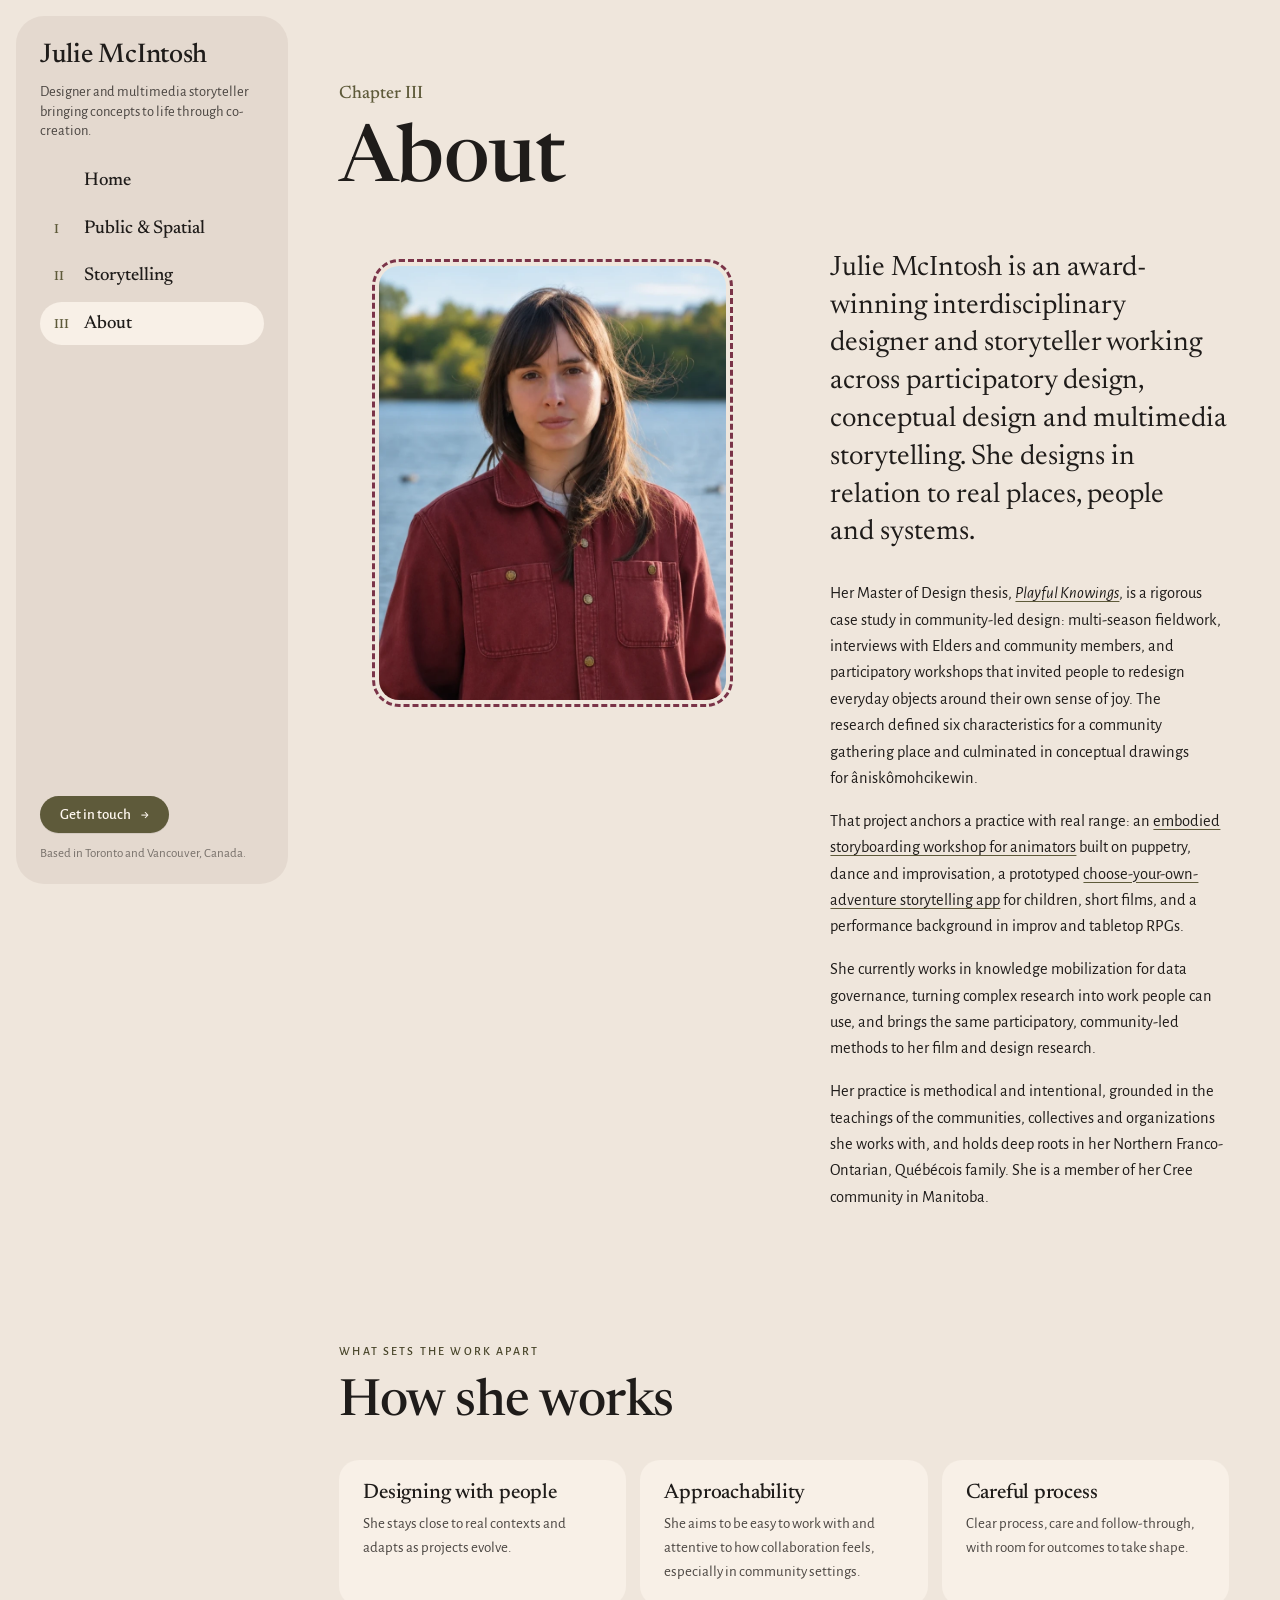
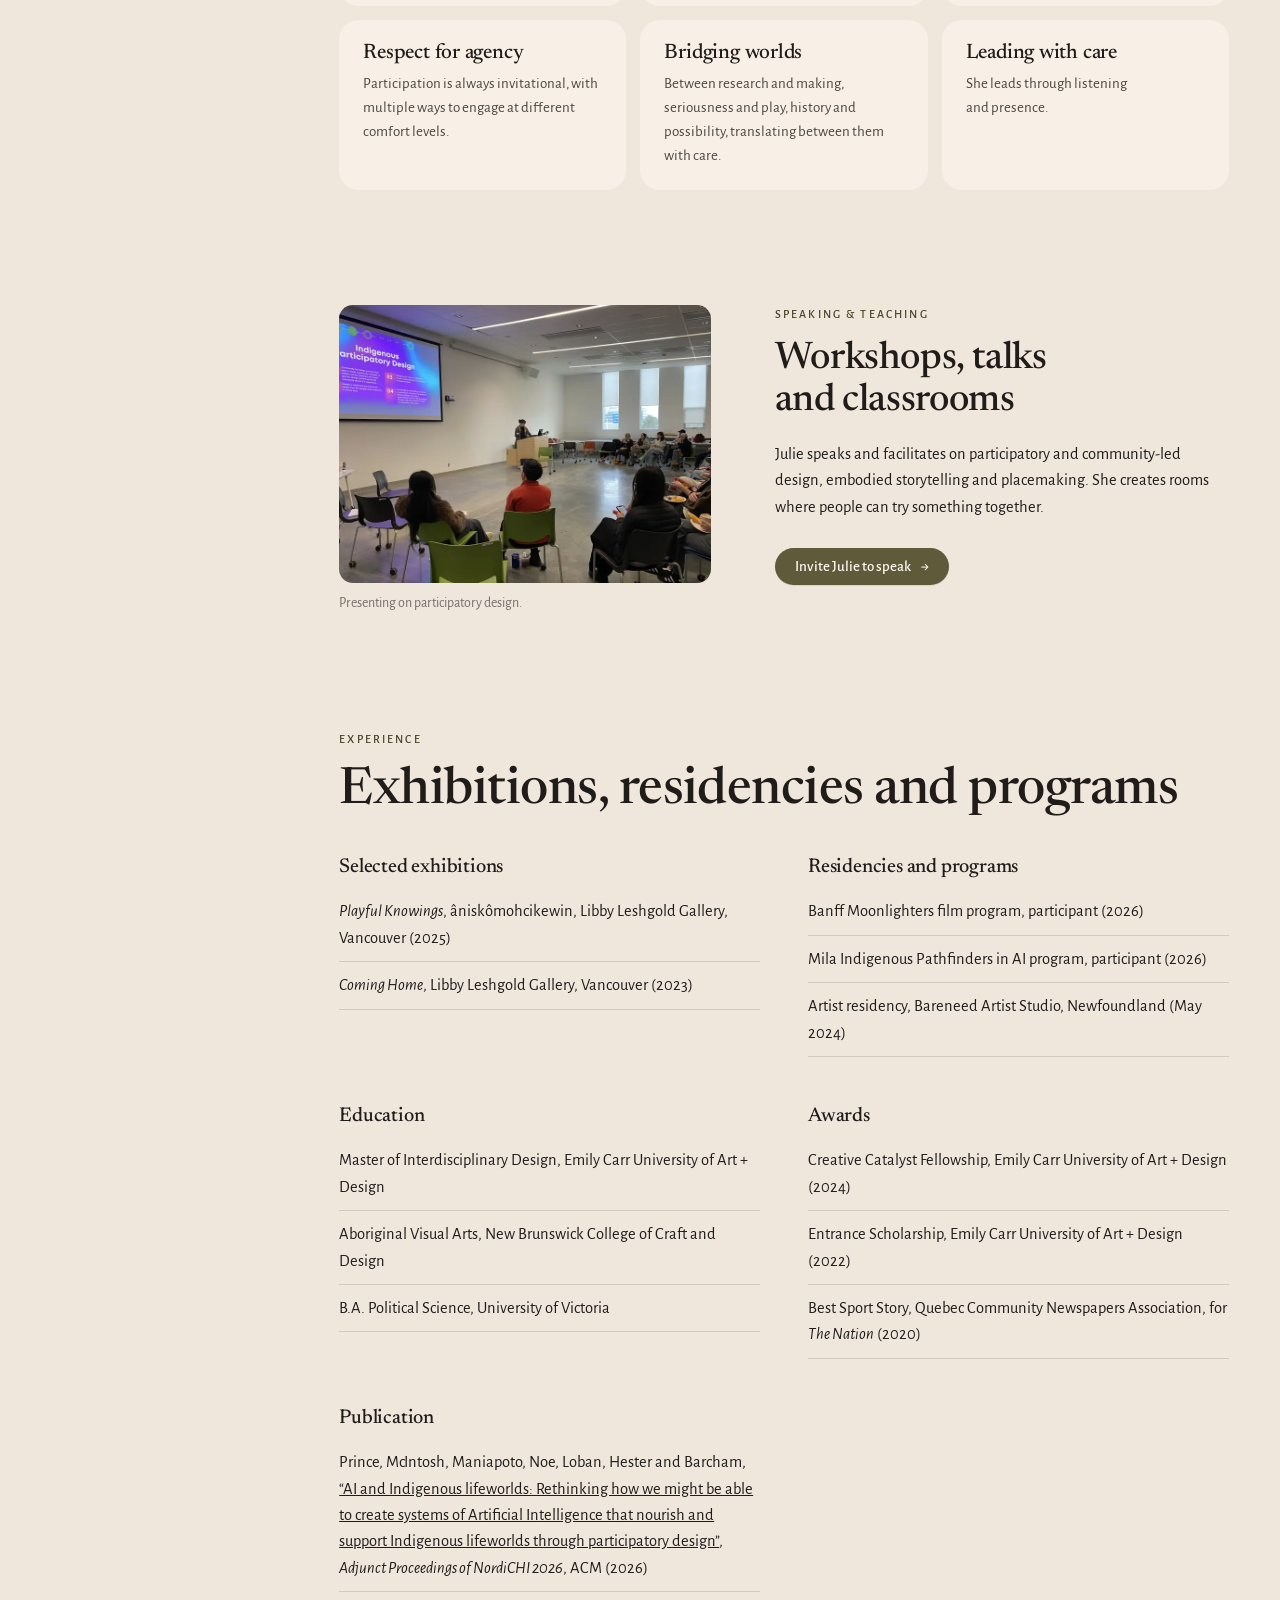
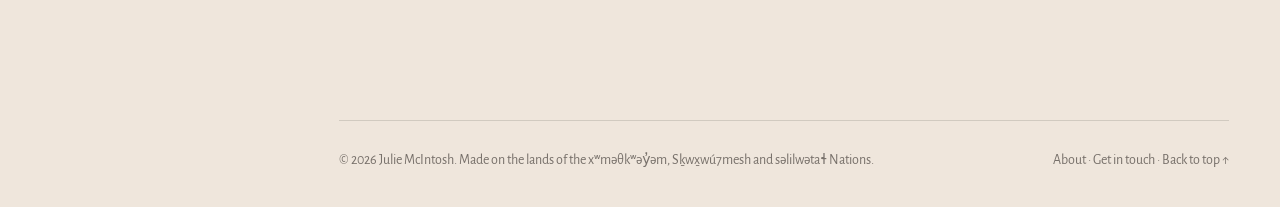
==== commit 86e4b2da: "Update site: homepage, About, material practice photos, cyanotypes in Photography, menu order, plain" ====
--- a/about.html
+++ b/about.html
@@ -9,14 +9,14 @@
 <meta property="og:title" content="About">
 <meta property="og:description" content="About Julie McIntosh: interdisciplinary designer working across participatory design, conceptual design and storytelling.">
 <meta property="og:type" content="website">
-<meta property="og:image" content="assets/img/about/portrait-1600.webp">
+<meta property="og:image" content="assets/img/about/portrait-800.webp">
 <meta name="theme-color" content="#efe6dc">
 <link rel="icon" href="favicon.svg" type="image/svg+xml">
 <link rel="preconnect" href="https://fonts.googleapis.com">
 <link rel="preconnect" href="https://fonts.gstatic.com" crossorigin>
 <link href="https://fonts.googleapis.com/css2?family=Alegreya+Sans:ital,wght@0,400;0,500;0,700;1,400&family=Newsreader:opsz,wght@6..72,400;6..72,500;6..72,600&display=swap" rel="stylesheet">
-<link rel="stylesheet" href="assets/css/style.css">
-<script src="assets/js/main.js" defer></script>
+<link rel="stylesheet" href="assets/css/style.css?v=b9f9fbdd">
+<script src="assets/js/main.js?v=22952735" defer></script>
 
 </head>
 <body>
@@ -30,14 +30,14 @@
 
 <div class="shell">
 <aside class="sidebar" id="site-nav"><div class="sidebar__panel">
-  <a class="brand" href="index.html"><span class="brand__name">Julie McIntosh</span><span class="brand__tag">Design researcher and multimedia storyteller bringing concepts to life through co-creation.</span></a>
+  <a class="brand" href="index.html"><span class="brand__name">Julie McIntosh</span><span class="brand__tag">Designer and multimedia storyteller bringing concepts to life through co-creation.</span></a>
   <nav aria-label="Main"><ul class="nav">
     <li class="nav__item"><a class="nav__link" href="index.html"><span class="nav__num"></span>Home</a></li>
-    <li class="nav__item"><a class="nav__link" href="storytelling.html"><span class="nav__num">I</span>Storytelling</a><ul class="subnav"><li><a href="embodied-storyboarding.html">Embodied Storyboarding for Animators</a></li><li><a href="tall-tales.html">Tall Tales Storytelling App</a></li><li><a href="the-deceiviest.html">The Deceiviest Social Game</a></li><li><a href="films.html">Films</a></li><li><a href="coming-home.html">Wooden puzzle</a></li><li><a href="material-practice.html">Material practice</a></li><li><a href="photography.html">Photography</a></li><li><a href="storytelling.html#writing">Writing</a></li></ul></li><li class="nav__item"><a class="nav__link" href="public-spatial.html"><span class="nav__num">II</span>Public &amp; Spatial</a><ul class="subnav"><li><a href="aniskomohcikewin.html">âniskômohcikewin</a></li><li><a href="tidal-pools.html">Tidal Pools</a></li><li><a href="montagnes-vertes.html">Montagnes vertes</a></li></ul></li><li class="nav__item is-open"><a class="nav__link" href="about.html" aria-current="page"><span class="nav__num">III</span>About</a></li>
+    <li class="nav__item"><a class="nav__link" href="public-spatial.html"><span class="nav__num">I</span>Public &amp; Spatial</a><ul class="subnav"><li><a href="aniskomohcikewin.html">âniskômohcikewin</a></li><li><a href="tidal-pools.html">Tidal Pools</a></li><li><a href="montagnes-vertes.html">Montagnes vertes</a></li></ul></li><li class="nav__item"><a class="nav__link" href="storytelling.html"><span class="nav__num">II</span>Storytelling</a><ul class="subnav"><li><a href="embodied-storyboarding.html">Embodied Storyboarding for Animators</a></li><li><a href="tall-tales.html">AI Storytelling App</a></li><li><a href="the-deceiviest.html">The Deceiviest Social Game</a></li><li><a href="coming-home.html">Coming Home 3D Puzzle</a></li><li><a href="films.html">Films</a></li><li><a href="photography.html">Photography</a></li><li><a href="storytelling.html#writing">Writing</a></li><li><a href="material-practice.html">Material practice</a></li></ul></li><li class="nav__item is-open"><a class="nav__link" href="about.html" aria-current="page"><span class="nav__num">III</span>About</a></li>
   </ul></nav>
   <div class="sidebar__foot">
     <a class="btn" href="contact.html">Get in touch <span class="arrow">→</span></a>
-    <p class="sidebar__note"><strong>Vancouver and Toronto, Canada</strong><br>Located within the shared, unceded, ancestral territories of the xʷməθkʷəy̓əm (Musqueam), Sḵwx̱wú7mesh (Squamish) and səlilwətaɬ (Tsleil-Waututh) Nations.</p>
+    <p class="sidebar__note">Based in Toronto and Vancouver, Canada.</p>
   </div>
 </div></aside>
 <div class="main">
@@ -47,15 +47,15 @@
   <span class="eyebrow reveal">Chapter III</span>
   <h1 class="reveal">About</h1>
 </header>
-<div class="about-grid" style="margin-top:48px">
-  <figure class="portrait reveal"><img src="assets/img/about/portrait-800.webp" srcset="assets/img/about/portrait-800.webp 800w, assets/img/about/portrait-1600.webp 1600w" sizes="(max-width: 960px) 100vw, 40vw" alt="Julie McIntosh standing by a lake in autumn" width="800" height="1200" loading="eager" fetchpriority="high" decoding="async"></figure>
+<div class="about-grid about-grid--portrait" style="margin-top:48px">
+  <figure class="portrait reveal"><img src="assets/img/about/portrait-800.webp" alt="Julie McIntosh standing by a lake in autumn" width="800" height="1000" loading="eager" fetchpriority="high" decoding="async"></figure>
   <div>
-    <p class="lead reveal" style="font-family:var(--head);color:var(--ink);font-size:clamp(22px,2.2vw,28px);line-height:1.35">Julie McIntosh is an interdisciplinary designer working across participatory design, conceptual design and storytelling. She designs in relation to real places, people and systems.</p>
+    <p class="lead reveal" style="font-family:var(--head);color:var(--ink);font-size:clamp(22px,2.2vw,28px);line-height:1.35">Julie McIntosh is an award-winning interdisciplinary designer and storyteller working across participatory design, conceptual design and multimedia storytelling. She designs in relation to real places, people and systems.</p>
     <div class="prose reveal" style="margin-top:28px">
-      <p>Her Master of Design thesis, <a href="aniskomohcikewin.html"><em>Playful Knowings</em></a>, returned to her home community, a Northern Cree First Nation, for multi-season fieldwork, Elder interviews and participatory design workshops that invited members to redesign everyday objects around their own sense of joy. The research reframed Indigenous playfulness as political rather than incidental: embodied, disruptive and decolonizing. It used that framing to define six characteristics for an Indigenous gathering place, culminating in conceptual drawings for a proposed space on reserve.</p>
-      <p>That project, âniskômohcikewin, remains a touchstone in her practice, alongside other explorations of play as a design method: an <a href="embodied-storyboarding.html">embodied animation storyboarding workshop</a> built on puppetry, dance and improvisation, a prototyped <a href="tall-tales.html">choose-your-own-adventure storytelling app</a> for children and a performance background in improv and tabletop RPGs.</p>
-      <p>She currently works in knowledge mobilization for Indigenous data governance, carrying the same participatory, community-led methods into her ongoing work in film and design research.</p>
-      <p>She works in relation, with a methodical and intentional practice that follows teachings from Indigenous communities, collectives and organizations, as well as her own. She is a member of a Northern Cree First Nation in Treaty 5 territory, with deep roots in her Northern Franco-Ontarian and Québécois family.</p>
+      <p>Her Master of Design thesis, <a href="aniskomohcikewin.html"><em>Playful Knowings</em></a>, is a rigorous case study in community-led design: multi-season fieldwork, interviews with Elders and community members, and participatory workshops that invited people to redesign everyday objects around their own sense of joy. The research defined six characteristics for a community gathering place and culminated in conceptual drawings for âniskômohcikewin.</p>
+      <p>That project anchors a practice with real range: an <a href="embodied-storyboarding.html">embodied storyboarding workshop for animators</a> built on puppetry, dance and improvisation, a prototyped <a href="tall-tales.html">choose-your-own-adventure storytelling app</a> for children, short films, and a performance background in improv and tabletop RPGs.</p>
+      <p>She currently works in knowledge mobilization for data governance, turning complex research into work people can use, and brings the same participatory, community-led methods to her film and design research.</p>
+      <p>Her practice is methodical and intentional, grounded in the teachings of the communities, collectives and organizations she works with, and holds deep roots in her Northern Franco-Ontarian, Québécois family. She is a member of her Cree community in Manitoba.</p>
     </div>
   </div>
 </div>
@@ -65,31 +65,51 @@
   <div class="principles" style="grid-template-columns:repeat(3,minmax(0,1fr))">
     <div class="principle reveal"><h3>Designing with people</h3><p>She stays close to real contexts and adapts as projects evolve.</p></div>
     <div class="principle reveal"><h3>Approachability</h3><p>She aims to be easy to work with and attentive to how collaboration feels, especially in community settings.</p></div>
-    <div class="principle reveal"><h3>Rigour without rigidity</h3><p>Clear process, care and follow-through without over-controlling outcomes.</p></div>
+    <div class="principle reveal"><h3>Careful process</h3><p>Clear process, care and follow-through, with room for outcomes to take shape.</p></div>
     <div class="principle reveal"><h3>Respect for agency</h3><p>Participation is always invitational, with multiple ways to engage at different comfort levels.</p></div>
-    <div class="principle reveal"><h3>Bridging worlds</h3><p>Between research and making, seriousness and play, history and possibility: translating without flattening.</p></div>
-    <div class="principle reveal"><h3>Care over authority</h3><p>She leads through listening and presence rather than posturing as the expert in the room.</p></div>
+    <div class="principle reveal"><h3>Bridging worlds</h3><p>Between research and making, seriousness and play, history and possibility, translating between them with care.</p></div>
+    <div class="principle reveal"><h3>Leading with care</h3><p>She leads through listening and presence.</p></div>
   </div>
 </section>
 
 <section class="section">
   <div class="about-grid">
-    <figure class="fig reveal" data-gallery><img src="assets/img/about/speaking-800.webp" srcset="assets/img/about/speaking-800.webp 800w, assets/img/about/speaking-1600.webp 1600w" sizes="(max-width: 960px) 100vw, 40vw" alt="Julie presenting Indigenous Participatory Design to a seated audience" width="800" height="600" loading="lazy" decoding="async" class="zoomable" data-full="assets/img/about/speaking-1600.webp"><figcaption>Presenting on Indigenous participatory design.</figcaption></figure>
+    <figure class="fig reveal" data-gallery><img src="assets/img/about/speaking-800.webp" srcset="assets/img/about/speaking-800.webp 800w, assets/img/about/speaking-1600.webp 1600w" sizes="(max-width: 960px) 100vw, 40vw" alt="Julie presenting Indigenous Participatory Design to a seated audience" width="800" height="600" loading="lazy" decoding="async" class="zoomable" data-full="assets/img/about/speaking-1600.webp"><figcaption>Presenting on participatory design.</figcaption></figure>
     <div>
-      <span class="eyebrow reveal">Speaking, teaching &amp; experience</span>
+      <span class="eyebrow reveal">Speaking &amp; teaching</span>
       <h2 class="h-lg reveal">Workshops, talks and classrooms</h2>
       <div class="prose reveal" style="margin-top:18px">
-        <p>Julie speaks and facilitates on participatory and community-led design, play as a design method, embodied storytelling and placemaking with Indigenous communities. She’s less interested in telling people what to do than in creating a room where people can try something together.</p>
+        <p>Julie speaks and facilitates on participatory and community-led design, embodied storytelling and placemaking. She creates rooms where people can try something together.</p>
       </div>
-      <ul class="timeline reveal" style="margin-top:24px">
-        <li><time>2026</time><span>Banff Moonlighters program</span></li>
-        <li><time>2026</time><span>Mila Indigenous Pathfinders in AI program</span></li>
-        <li><time>2024</time><span>Master of Interdisciplinary Design, Emily Carr University of Art + Design, Vancouver</span></li>
-        <li><time>2022</time><span>Aboriginal Visual Arts, New Brunswick College of Craft and Design</span></li>
-        <li><time>2020</time><span>Best Sport Story, Quebec Community Newspapers Association (The Nation)</span></li>
-      </ul>
-      <p style="margin-top:28px"><a class="btn" href="contact.html">Invite Julie to speak <span class="arrow">→</span></a></p>
+            <p style="margin-top:28px"><a class="btn" href="contact.html">Invite Julie to speak <span class="arrow">→</span></a></p>
     </div>
+  </div>
+</section>
+<section class="section">
+  <div class="section-head"><div><span class="eyebrow reveal">Experience</span><h2 class="h-xl reveal">Exhibitions, residencies and programs</h2></div></div>
+  <div class="cv">
+    <div class="cv__group reveal"><h3>Selected exhibitions</h3><ul>
+      <li><i>Playful Knowings</i>, âniskômohcikewin, Libby Leshgold Gallery, Vancouver (2025)</li>
+      <li><i>Coming Home</i>, Libby Leshgold Gallery, Vancouver (2023)</li>
+    </ul></div>
+    <div class="cv__group reveal"><h3>Residencies and programs</h3><ul>
+      <li>Banff Moonlighters film program, participant (2026)</li>
+      <li>Mila Indigenous Pathfinders in AI program, participant (2026)</li>
+      <li>Artist residency, Bareneed Artist Studio, Newfoundland (May 2024)</li>
+    </ul></div>
+    <div class="cv__group reveal"><h3>Education</h3><ul>
+      <li>Master of Interdisciplinary Design, Emily Carr University of Art + Design</li>
+      <li>Aboriginal Visual Arts, New Brunswick College of Craft and Design</li>
+      <li>B.A. Political Science, University of Victoria</li>
+    </ul></div>
+    <div class="cv__group reveal"><h3>Awards</h3><ul>
+      <li>Creative Catalyst Fellowship, Emily Carr University of Art + Design (2024)</li>
+      <li>Entrance Scholarship, Emily Carr University of Art + Design (2022)</li>
+      <li>Best Sport Story, Quebec Community Newspapers Association, for <i>The Nation</i> (2020)</li>
+    </ul></div>
+    <div class="cv__group reveal"><h3>Publication</h3><ul>
+      <li>Prince, McIntosh, Maniapoto, Noe, Loban, Hester and Barcham, <a href="https://dl.acm.org/doi/10.1145/3821402.3830123" target="_blank" rel="noopener">“AI and Indigenous lifeworlds: Rethinking how we might be able to create systems of Artificial Intelligence that nourish and support Indigenous lifeworlds through participatory design”</a>, <i>Adjunct Proceedings of NordiCHI 2026</i>, ACM (2026)</li>
+    </ul></div>
   </div>
 </section>
 </main>
--- a/assets/css/style.css
+++ b/assets/css/style.css
@@ -1,694 +1,712 @@
-/* Julie McIntosh — portfolio
-   Quiet stone background, Newsreader headings, Alegreya Sans text.
-   Palette from Julie's colour book: Lincoln Green (primary), Taupe Brown plum (secondary),
-   Benifuji lilac (third), Eugenia Red (splash, used sparingly). */
-
-:root {
-  --bg: #efe6dc;
-  --paper: #f8f0e7;
-  --panel: #e4d9cf;
-  --panel-2: #dccfc1;
-  --ink: #1f1c1a;
-  --ink-2: #4a4541;
-  --muted: #77706a;
-  --line: rgba(31, 28, 26, 0.14);
-
-  --green: #5e5a3a;
-  --green-deep: #474429;
-  --plum: #7a3348;
-  --lilac: #bf8fa6;
-  --red: #d0453f;
-
-  --accent: var(--green);
-  --accent-deep: var(--green-deep);
-  --accent-soft: #eadde3;
-  --sage: #e3dac9;
-  --sage-ink: var(--green-deep);
-
-  --head: "Newsreader", Georgia, "Times New Roman", serif;
-  --sans: "Alegreya Sans", system-ui, -apple-system, "Segoe UI", sans-serif;
-
-  --r-lg: 28px;
-  --r-md: 20px;
-  --r-sm: 12px;
-  /* image frames: 30% less round than the panel radii above */
-  --r-img-lg: 20px;
-  --r-img-md: 14px;
-  --r-img-sm: 8px;
-  --side-w: 288px;
-  --gutter: clamp(16px, 4vw, 56px);
-  --ease: cubic-bezier(.22, .7, .2, 1);
-}
-
-@view-transition { navigation: auto; }
-
-*, *::before, *::after { box-sizing: border-box; }
-html { -webkit-text-size-adjust: 100%; scroll-behavior: smooth; }
-body {
-  margin: 0;
-  background: var(--bg);
-  color: var(--ink);
-  font-family: var(--sans);
-  font-size: 16.5px;
-  line-height: 1.6;
-  -webkit-font-smoothing: antialiased;
-  text-rendering: optimizeLegibility;
-}
-img, video, svg { display: block; max-width: 100%; }
-img { height: auto; }
-a { color: inherit; }
-::selection { background: var(--accent-soft); }
-
-h1, h2, h3, h4 {
-  font-family: var(--head);
-  font-weight: 500;
-  line-height: 1.12;
-  letter-spacing: -0.01em;
-  margin: 0;
-  text-wrap: balance;
-}
-p { margin: 0 0 1em; text-wrap: pretty; }
-.skip {
-  position: absolute; left: -999px; top: 8px; z-index: 100;
-  background: var(--ink); color: var(--paper); padding: 8px 14px; border-radius: 99px;
-}
-.skip:focus { left: 16px; }
-:focus-visible { outline: 2px solid var(--accent); outline-offset: 3px; border-radius: 6px; }
-
-/* Pencil cursor everywhere; the spark version marks anything clickable. PNGs are for browsers without SVG cursors. */
-html, html * { cursor: url("../img/cursor-pencil.svg") 2 2, url("../img/cursor-pencil.png") 2 2, auto !important; }
-a, a *, button, button *, label, summary, select, .chip, .zoomable, .masonry .tile, .masonry .tile *, [role="button"] {
-  cursor: url("../img/cursor-pencil-link.svg") 2 2, url("../img/cursor-pencil-link.png") 2 2, pointer !important;
-}
-
-/* Visitor pencil marks (main.js): never receives clicks, sits under the mobile drawer and lightbox */
-.pencil-layer { position: fixed; inset: 0; width: 100%; height: 100%; z-index: 50; pointer-events: none; mix-blend-mode: multiply; }
-.is-drawing, .is-drawing * { user-select: none !important; -webkit-user-select: none !important; }
-@media print { .pencil-layer { display: none; } }
-
-/* Sketch intro (main.js): the page waits under a pencil drawing of itself. If the script never runs,
-   the failsafe animation shows the page after 5s. */
-html.sketching body > :not(.sketch) { visibility: hidden; animation: sketch-failsafe 0s 5s forwards; }
-@keyframes sketch-failsafe { to { visibility: visible; } }
-.sketch { position: fixed; inset: 0; z-index: 1000; background: var(--bg); pointer-events: auto; transition: opacity .6s ease; }
-.sketch.is-leaving { opacity: 0; pointer-events: none; }
-.sketch svg { position: absolute; inset: 0; }
-.sketch path { fill: none; stroke: #2b2724; stroke-opacity: .72; stroke-linecap: round; stroke-linejoin: round; }
-.sketch__note { position: absolute; display: grid; place-items: center; padding: 10px; text-align: center; background: #f8e27c; color: var(--ink); font-family: var(--head); font-style: italic; font-size: 17px; line-height: 1.15; box-shadow: 0 8px 16px rgba(60, 40, 20, .16); opacity: 0; transform: rotate(var(--r)) scale(.6); transition: opacity .3s ease, transform .35s cubic-bezier(.3, 1.4, .5, 1); }
-.sketch__note::before { content: ""; position: absolute; top: -9px; left: 50%; width: 46%; height: 18px; translate: -50% 0; background: rgba(255, 255, 255, .55); rotate: -3deg; }
-.sketch__note.is-on { opacity: 1; transform: rotate(var(--r)) scale(1); }
-
-/* ───────── Shell ───────── */
-.shell {
-  display: grid;
-  grid-template-columns: var(--side-w) minmax(0, 1fr);
-  gap: 0;
-  min-height: 100vh;
-}
-.sidebar {
-  position: sticky; top: 0;
-  height: 100vh;
-  padding: 16px 0 16px 16px;
-}
-.sidebar__panel {
-  height: 100%;
-  background: var(--panel);
-  border-radius: var(--r-lg);
-  padding: 26px 24px 20px;
-  display: flex; flex-direction: column;
-  overflow-y: auto;
-  scrollbar-width: thin;
-}
-.brand { text-decoration: none; display: block; margin-bottom: 18px; }
-.brand__name { font-family: var(--head); font-weight: 500; font-size: 27px; letter-spacing: -0.01em; line-height: 1.05; display: block; }
-.brand__tag {
-  display: block; margin-top: 12px; max-width: 30ch;
-  font-size: 14.5px; line-height: 1.35; color: var(--ink-2);
-}
-.nav { list-style: none; margin: 0; padding: 0; display: grid; gap: 4px; }
-.nav__link {
-  display: flex; align-items: baseline; gap: 12px;
-  padding: 7px 14px; border-radius: 99px;
-  text-decoration: none; font-family: var(--head); font-weight: 500; font-size: 18.5px;
-  white-space: nowrap;
-  transition: background .35s var(--ease), transform .35s var(--ease);
-}
-.nav__num { font-family: var(--head); font-size: 13px; color: var(--accent); width: 18px; flex: none; }
-.nav__link:hover { background: rgba(255, 255, 255, .35); transform: translateX(3px); }
-.nav__link[aria-current="page"], .nav__item.is-open > .nav__link { background: var(--paper); }
-.subnav { list-style: none; margin: 4px 0 10px; padding: 0 0 0 44px; display: none; }
-.nav__item.is-open .subnav { display: block; }
-.subnav a {
-  display: block; padding: 3px 0; font-size: 14.5px; color: var(--ink-2);
-  text-decoration: none; position: relative; transition: color .25s;
-}
-.subnav a::before {
-  content: ""; position: absolute; left: -16px; top: 50%; width: 6px; height: 6px;
-  border-radius: 50%; background: var(--red); transform: translateY(-50%) scale(0);
-  transition: transform .3s var(--ease);
-}
-.subnav a:hover, .subnav a[aria-current="page"] { color: var(--ink); }
-.subnav a:hover::before, .subnav a[aria-current="page"]::before { transform: translateY(-50%) scale(1); }
-.sidebar__foot { margin-top: auto; padding-top: 18px; }
-.sidebar__note { font-size: 13px; color: var(--muted); margin: 12px 0 0; line-height: 1.45; }
-.sidebar__note + .sidebar__note { font-size: 12px; margin-top: 8px; }
-.sidebar__note strong { color: var(--ink-2); font-weight: 600; }
-
-.btn {
-  display: inline-flex; align-items: center; gap: 10px;
-  padding: 11px 20px; border-radius: 99px; border: 0;
-  background: var(--accent); color: #fff8f0;
-  font: 500 15px/1 var(--sans); text-decoration: none; cursor: pointer;
-  transition: background .3s, transform .3s var(--ease), box-shadow .3s;
-  box-shadow: 0 1px 0 rgba(0,0,0,.08);
-}
-.btn:hover { background: var(--plum); transform: translateY(-2px); box-shadow: 0 8px 18px -10px rgba(122, 51, 72, .7); }
-.btn--ghost { background: transparent; color: var(--ink); box-shadow: inset 0 0 0 1.5px var(--line); }
-.btn--ghost:hover { background: var(--paper); color: var(--ink); }
-.btn .arrow { transition: transform .3s var(--ease); }
-.btn:hover .arrow { transform: translateX(3px); }
-
-/* mobile bar */
-.topbar { display: none; }
-.scrim { display: none; }
-
-.main { min-width: 0; padding: 16px var(--gutter) 0; }
-.page { max-width: 1120px; margin: 0 auto; padding: clamp(28px, 5vw, 64px) 0 0; }
-
-/* ───────── Type helpers ───────── */
-.eyebrow {
-  font-size: 12px; letter-spacing: .18em; text-transform: uppercase; color: var(--accent-deep);
-  margin: 0 0 14px; display: block; font-weight: 500;
-}
-.display { font-size: clamp(40px, 6.4vw, 84px); }
-.h-xl { font-size: clamp(30px, 4vw, 52px); }
-.h-lg { font-size: clamp(26px, 3vw, 38px); }
-.h-md { font-size: clamp(21px, 2.1vw, 26px); }
-.lead { font-size: clamp(18px, 1.6vw, 21px); color: var(--ink-2); max-width: 62ch; line-height: 1.6; }
-.muted { color: var(--muted); }
-.aside-note { font-family: var(--sans); font-style: italic; color: var(--muted); font-size: 16px; }
-.prose { max-width: 66ch; }
-.prose h3 { font-size: 24px; margin: 1.6em 0 .5em; }
-.prose ul { padding-left: 1.2em; margin: 0 0 1em; }
-.prose li { margin: .3em 0; }
-.prose li::marker { color: var(--accent); }
-.prose a { text-decoration-color: var(--accent); text-underline-offset: 3px; }
-.prose strong { font-weight: 600; }
-
-/* ───────── Hero reel ───────── */
-.hero { display: grid; gap: 22px; }
-.reel {
-  position: relative; border-radius: var(--r-img-lg); overflow: hidden;
-  aspect-ratio: 16 / 9; background: var(--panel);
-  isolation: isolate;
-}
-.reel__slide {
-  position: absolute; inset: 0; opacity: 0;
-  transition: opacity 1.6s var(--ease);
-}
-.reel__slide img { width: 100%; height: 100%; object-fit: cover; transform: scale(calc(1.02 * var(--reel-zoom, 1))); }
-.reel__slide.is-active { opacity: 1; z-index: 1; }
-.reel__slide.is-active img, .reel__slide.is-leaving img { animation: kenburns calc(var(--reel-ms, 6000ms) + 1600ms) linear forwards; }
-@keyframes kenburns { from { transform: scale(calc(1.02 * var(--reel-zoom, 1))) translate3d(0,0,0); } to { transform: scale(calc(1.1 * var(--reel-zoom, 1))) translate3d(-1.5%, -1%, 0); } }
-.reel__caption {
-  position: absolute; left: 18px; bottom: 18px; z-index: 3;
-  display: flex; align-items: center; gap: 10px;
-  background: rgba(248, 246, 243, .92); backdrop-filter: blur(6px);
-  padding: 8px 8px 8px 16px; border-radius: 99px;
-  font-size: 14px; text-decoration: none; max-width: calc(100% - 36px);
-}
-.reel__caption span { white-space: nowrap; overflow: hidden; text-overflow: ellipsis; }
-.reel__caption b { font-weight: 600; }
-.reel__caption .pill-arrow {
-  flex: none; width: 28px; height: 28px; border-radius: 50%; background: var(--red); color: #fff;
-  display: grid; place-items: center; transition: transform .3s var(--ease);
-}
-.reel__caption:hover .pill-arrow { transform: rotate(-45deg); }
-.reel__dots { position: absolute; right: 18px; bottom: 26px; z-index: 3; display: flex; gap: 6px; }
-.reel__dot {
-  width: 26px; height: 4px; border-radius: 4px; border: 0; padding: 0; cursor: pointer;
-  background: rgba(248, 242, 231, .55); overflow: hidden; position: relative;
-}
-.reel__dot::after {
-  content: ""; position: absolute; inset: 0; background: var(--paper); transform: scaleX(0); transform-origin: left;
-}
-.reel__dot.is-active::after { animation: fill var(--reel-ms, 6000ms) linear forwards; }
-@keyframes fill { to { transform: scaleX(1); } }
-.reel__pause {
-  position: absolute; top: 16px; right: 16px; z-index: 3; width: 36px; height: 36px; border-radius: 50%;
-  border: 0; background: rgba(248, 242, 231, .85); cursor: pointer; display: grid; place-items: center; color: var(--ink);
-  opacity: 0; transition: opacity .3s;
-}
-.reel:hover .reel__pause, .reel__pause:focus-visible { opacity: 1; }
-
-.intro { display: grid; grid-template-columns: minmax(0, 1fr) 220px; gap: 32px; align-items: end; margin-top: clamp(36px, 5vw, 64px); }
-.intro h1 { font-size: clamp(30px, 3.6vw, 48px); line-height: 1.16; }
-.intro .aside-note { text-align: right; padding-bottom: 8px; }
-
-/* ───────── Three doors + map path ───────── */
-.doors { position: relative; margin-top: clamp(56px, 7vw, 96px); }
-.doors__grid { display: grid; grid-template-columns: repeat(3, 1fr); gap: clamp(20px, 3vw, 40px); position: relative; z-index: 1; }
-.door { text-decoration: none; display: block; }
-.door:nth-child(2) { margin-top: 56px; }
-.door:nth-child(3) { margin-top: 18px; }
-.door__img {
-  aspect-ratio: 1; border-radius: 50%; overflow: hidden; background: var(--panel);
-  box-shadow: 0 0 0 8px var(--bg), 0 0 0 9px var(--line);
-  transition: transform .8s var(--ease), box-shadow .5s;
-}
-.door__img img { width: 100%; height: 100%; object-fit: cover; transition: transform 1.2s var(--ease); }
-.door:hover .door__img { transform: rotate(-4deg) scale(1.02); box-shadow: 0 0 0 8px var(--bg), 0 0 0 10px var(--accent); }
-.door:hover .door__img img { transform: scale(1.1) rotate(4deg); }
-.door__head { display: flex; justify-content: space-between; align-items: baseline; margin-top: 22px; gap: 12px; }
-.door__head h2 { font-size: clamp(22px, 2.2vw, 28px); }
-.door p { color: var(--ink-2); font-size: 15.5px; margin-top: 8px; max-width: 32ch; }
-/* Wider screens: the words sit as a left-aligned block, centred under each circle */
-@media (min-width: 681px) {
-  .door > div:last-child { width: fit-content; margin-left: auto; margin-right: auto; }
-}
-.arrow-mark { color: var(--accent); font-size: 20px; transition: transform .35s var(--ease); display: inline-block; }
-.door:hover .arrow-mark, .card:hover .arrow-mark, .list-link:hover .arrow-mark { transform: translateX(5px); }
-.map-path { position: absolute; inset: -6% -2% auto; width: 104%; height: 60%; z-index: 0; pointer-events: none; overflow: visible; }
-.map-path path { fill: none; stroke: var(--plum); stroke-width: 1.6; stroke-dasharray: 2 9; stroke-linecap: round; opacity: .65; }
-.map-path .bead { fill: var(--red); opacity: 0; transform-box: fill-box; transform-origin: center; }
-
-/* ───────── Panels & sections ───────── */
-.section { margin-top: clamp(64px, 9vw, 120px); }
-.section-head { display: flex; justify-content: space-between; align-items: end; gap: 24px; margin-bottom: 28px; flex-wrap: wrap; }
-.panel { background: var(--paper); border-radius: var(--r-lg); padding: clamp(24px, 4vw, 52px); }
-.panel--sage { background: var(--sage); }
-.panel--sand { background: var(--panel); }
-.quote-panel { position: relative; overflow: hidden; }
-.quote-panel blockquote { margin: 0; font-family: var(--head); font-size: clamp(24px, 3vw, 40px); line-height: 1.22; max-width: 26ch; color: var(--ink); }
-.quote-panel blockquote em { color: var(--sage-ink); font-style: normal; }
-.quote-panel .eyebrow { color: var(--sage-ink); }
-.quote-panel__rings { position: absolute; right: -60px; top: 50%; translate: 0 -50%; width: 340px; height: 340px; opacity: .55; }
-.quote-panel__rings circle { fill: none; stroke: var(--sage-ink); stroke-width: 1; stroke-dasharray: 3 7; transform-origin: center; animation: spin 80s linear infinite; }
-.quote-panel__rings circle:nth-child(2) { animation-direction: reverse; animation-duration: 60s; }
-.quote-panel__rings circle:nth-child(3) { animation-duration: 45s; }
-@keyframes spin { to { transform: rotate(360deg); } }
-
-/* Bead divider */
-.beads { display: flex; gap: 9px; justify-content: center; margin: clamp(56px, 8vw, 96px) 0 0; }
-.beads i { width: 9px; height: 9px; border-radius: 50%; background: var(--c, var(--accent)); display: block; transform: scale(0); transition: transform .5s var(--ease); }
-.beads.is-in i { transform: scale(1); }
-
-/* ───────── Cards ───────── */
-.cards { display: grid; grid-template-columns: repeat(2, minmax(0, 1fr)); gap: clamp(22px, 3vw, 40px) clamp(20px, 3vw, 36px); }
-.cards--3 { grid-template-columns: repeat(3, minmax(0, 1fr)); }
-.card { text-decoration: none; display: block; }
-.card__img { border-radius: var(--r-img-md); overflow: hidden; background: var(--panel); aspect-ratio: 4 / 3; }
-.card__img img { width: 100%; height: 100%; object-fit: cover; transition: transform 1.1s var(--ease), filter .6s; }
-.card:hover .card__img img { transform: scale(1.045); }
-.card__img img.crop-bezel { transform: scale(1.16); }
-.card:hover .card__img img.crop-bezel { transform: scale(1.2); }
-.card__body { padding-top: 14px; }
-.tag {
-  display: inline-block; font-size: 12px; font-weight: 500; padding: 3px 11px; border-radius: 99px;
-  background: var(--sage); color: var(--sage-ink); margin-bottom: 10px;
-}
-.tag--sand { background: var(--panel); color: var(--accent-deep); }
-.card h3 { font-size: clamp(22px, 2vw, 27px); display: flex; justify-content: space-between; gap: 12px; align-items: baseline; }
-.card p { color: var(--ink-2); font-size: 15.5px; margin: 8px 0 0; }
-.card .meta { font-size: 13.5px; color: var(--muted); font-style: italic; margin-top: 6px; }
-.card[hidden] { display: none; }
-.card--wide { grid-column: 1 / -1; display: grid; grid-template-columns: 1.4fr 1fr; gap: clamp(20px, 3vw, 40px); align-items: center; }
-.card--wide .card__img { aspect-ratio: 16 / 10; }
-.card--wide h3 { font-size: clamp(26px, 3vw, 40px); }
-
-/* Filters */
-.filters { display: flex; flex-wrap: wrap; gap: 8px; margin: 0 0 30px; }
-.chip {
-  border: 0; cursor: pointer; font: 500 14px/1 var(--sans);
-  padding: 10px 16px; border-radius: 99px; background: var(--paper); color: var(--ink-2);
-  transition: background .3s, color .3s;
-}
-.chip:hover { background: var(--panel); }
-.chip[aria-pressed="true"] { background: var(--ink); color: var(--paper); }
-.showing { font-style: italic; color: var(--muted); font-size: 15px; margin: -14px 0 24px; }
-
-/* Lists (writing) */
-.list { border-top: 1px solid var(--line); }
-.list-link {
-  display: grid; grid-template-columns: 1fr auto; gap: 6px 24px; align-items: baseline;
-  padding: 20px 4px; border-bottom: 1px solid var(--line); text-decoration: none;
-  transition: background .3s, padding .4s var(--ease);
-}
-.list-link:hover { background: rgba(255,255,255,.35); padding-left: 14px; }
-.list-link h3 { font-size: clamp(19px, 1.8vw, 23px); }
-.list-link .arrow-mark { grid-row: span 2; }
-.list-link small { color: var(--muted); font-size: 14px; }
-
-/* ───────── Chapter header ───────── */
-.chapter-head { max-width: 760px; }
-.chapter-head .eyebrow { font-family: var(--head); text-transform: none; letter-spacing: 0; font-size: 18px; color: var(--accent); }
-.chapter-head h1 { font-size: clamp(40px, 6.3vw, 79px); line-height: 1; }
-.chapter-head .lead { margin-top: 22px; }
-
-/* ───────── Project page ───────── */
-.project-head { display: grid; gap: 22px; max-width: 900px; }
-.crumbs { font-size: 14px; color: var(--muted); }
-.crumbs a { text-decoration: none; }
-.crumbs a:hover { color: var(--accent-deep); }
-.project-head h1 { font-size: clamp(38px, 5.8vw, 72px); line-height: 1.02; }
-.facts { display: grid; grid-template-columns: repeat(auto-fit, minmax(170px, 1fr)); gap: 12px 28px; margin-top: 28px; padding: 14px 0; border-top: 1px solid var(--line); border-bottom: 1px solid var(--line); }
-.facts dt { font-size: 12px; letter-spacing: .14em; text-transform: uppercase; color: var(--muted); }
-.facts dd { margin: 2px 0 0; font-size: 15.5px; line-height: 1.4; }
-.cover { margin: clamp(32px, 5vw, 56px) 0 0; border-radius: var(--r-img-lg); overflow: hidden; background: var(--panel); }
-.cover img, .cover video { width: 100%; max-height: 78vh; object-fit: cover; }
-/* --cover-shift moves the picture sideways inside its frame; keep it within (zoom - 1) / 2 so no gap shows */
-.cover img { transform: translateX(var(--cover-shift, 0)) scale(var(--cover-zoom, 1)); }
-.cover--contain img { object-fit: contain; background: var(--paper); }
-
-.block { display: grid; grid-template-columns: 220px minmax(0, 1fr); gap: clamp(20px, 4vw, 64px); margin-top: clamp(56px, 7vw, 96px); }
-.block > h2 { font-size: clamp(24px, 2.4vw, 30px); position: sticky; top: 32px; align-self: start; }
-/* Heading above the content, for sections whose content needs the full width */
-.block--stacked { grid-template-columns: 1fr; gap: 18px; }
-.block--stacked > h2 { position: static; }
-.block--stacked .prose { max-width: none; }
-.block > h2 small { display: block; font-family: var(--sans); font-size: 12px; letter-spacing: .16em; text-transform: uppercase; color: var(--accent); margin-bottom: 8px; }
-
-.fig { margin: 0; }
-.fig img, .fig video { border-radius: var(--r-img-md); width: 100%; background: var(--panel); }
-.fig figcaption { font-size: 14px; color: var(--muted); margin-top: 10px; line-height: 1.5; }
-.fig--paper img { background: #fff; }
-.figs { display: grid; gap: clamp(14px, 2vw, 24px); margin-top: clamp(28px, 4vw, 44px); }
-.figs--2 { grid-template-columns: repeat(2, minmax(0, 1fr)); }
-.figs--3 { grid-template-columns: repeat(3, minmax(0, 1fr)); }
-.figs--4 { grid-template-columns: repeat(4, minmax(0, 1fr)); }
-.figs--5 { grid-template-columns: repeat(5, minmax(0, 1fr)); }
-.figs .fig img { aspect-ratio: var(--ar, auto); object-fit: cover; }
-.figs--square .fig img { aspect-ratio: 1; }
-.figs--portrait .fig img { aspect-ratio: 3 / 4; }
-/* Swap a photo on phones only (e.g. Coming Home: a landscape photo fills the lone third slot) */
-.phone-only { display: none; }
-@media (max-width: 680px) { .not-phone { display: none; } .phone-only { display: block; } .fig--phone-wide { grid-column: 1 / -1; } .figs .fig--phone-wide img { aspect-ratio: 16 / 10; } }
-.figs--wide .fig img { aspect-ratio: 16 / 9; }
-/* Storytelling: two tiles per row, 10% larger than the standard two-up grid */
-@media (min-width: 961px) {
-  .main:has(> .page--wide) { padding-left: 16px; padding-right: 16px; }
-  .page--wide { max-width: 1110px; }
-  #story-cards { column-gap: 24px; }
-}
-.full { margin-top: clamp(40px, 6vw, 72px); }
-.zoomable { cursor: zoom-in; }
-
-.pull {
-  font-family: var(--head); font-size: clamp(24px, 2.8vw, 34px); line-height: 1.25;
-  margin: clamp(48px, 6vw, 80px) 0; padding-left: clamp(18px, 3vw, 32px); border-left: 3px solid var(--lilac); max-width: 30ch;
-}
-.pull cite { display: block; font-family: var(--sans); font-style: normal; font-size: 14px; color: var(--muted); margin-top: 12px; }
-
-.steps { counter-reset: s; display: grid; gap: 14px; margin: 1.2em 0; padding: 0; list-style: none; }
-.steps li { counter-increment: s; background: var(--paper); border-radius: var(--r-sm); padding: 16px 18px 16px 58px; position: relative; }
-.steps li::before {
-  content: counter(s); position: absolute; left: 16px; top: 14px; width: 28px; height: 28px; border-radius: 50%;
-  background: var(--accent-soft); color: var(--accent-deep); font-family: var(--head); font-size: 15px; display: grid; place-items: center;
-}
-.steps b { font-weight: 600; display: block; }
-
-.traits { display: grid; grid-template-columns: repeat(3, minmax(0, 1fr)); gap: 14px; margin-top: 28px; }
-.trait { background: var(--paper); border-radius: var(--r-md); padding: 22px; position: relative; overflow: hidden; }
-.trait h3 { font-size: 22px; margin: 18px 0 8px; }
-.trait p { font-size: 15px; color: var(--ink-2); margin: 0; }
-.trait__mark { width: 44px; height: 44px; }
-.trait__mark circle { fill: none; stroke: var(--accent); stroke-width: 1.5; }
-.trait__mark .f { fill: var(--accent); stroke: none; }
-
-.object { display: grid; grid-template-columns: minmax(0, 1fr) minmax(0, 1fr); gap: clamp(20px, 4vw, 56px); align-items: start; margin-top: clamp(56px, 8vw, 104px); }
-.object:nth-of-type(even) .object__media { order: 2; }
-.object__media { display: grid; gap: 14px; }
-.object__media img { border-radius: var(--r-img-md); width: 100%; }
-/* Coming Home: each puzzle piece and its colour */
-.pieces { list-style: none; margin: 0; padding: 0; display: grid; gap: 18px; }
-.pieces li { position: relative; padding-left: 30px; }
-.pieces li::before { content: ""; position: absolute; left: 0; top: .42em; width: 16px; height: 16px; border-radius: 50%; background: var(--c); }
-.pieces b { display: block; font-family: var(--head); font-weight: 500; font-size: 20px; }
-.object__num { font-family: var(--head); color: var(--accent); font-size: 18px; }
-.object h2 { font-size: clamp(28px, 3vw, 40px); margin: 6px 0 6px; }
-.object .spec { font-size: 14.5px; color: var(--muted); font-style: italic; margin-bottom: 18px; }
-
-.video { border-radius: var(--r-img-md); overflow: hidden; background: #111; }
-.video video { width: 100%; display: block; }
-.video--youtube { aspect-ratio: 16 / 9; }
-.video--youtube iframe { display: block; width: 100%; height: 100%; border: 0; }
-.video-half { width: 40%; margin-inline: auto; }
-/* A section beside a piece of media, e.g. Embodied: Outcome with the short video on the right */
-.split-media { display: grid; grid-template-columns: minmax(0, 1fr) minmax(0, 34%); gap: clamp(24px, 4vw, 56px); align-items: start; margin-top: clamp(56px, 7vw, 96px); }
-.split-media > .block { margin-top: 0; }
-.split-media__aside .video-title { text-align: left; }
-@media (max-width: 680px) { .split-media { grid-template-columns: 1fr; } }
-.video-sub { text-align: center; color: var(--muted); margin: -8px 0 18px; }
-.steps--grid { grid-template-columns: repeat(2, minmax(0, 1fr)); }
-@media (max-width: 680px) { .steps--grid { grid-template-columns: 1fr; } }
-.video-title { font-size: clamp(22px, 2.2vw, 28px); text-align: center; margin: 0 0 16px; }
-@media (max-width: 680px) { .video-half { width: 100%; } }
-
-.film { display: grid; grid-template-columns: minmax(0, 1.5fr) minmax(0, 1fr); gap: clamp(20px, 3vw, 44px); align-items: center; margin-top: clamp(48px, 7vw, 88px); }
-.film h2 { font-size: clamp(28px, 3vw, 40px); margin-bottom: 8px; }
-.film .spec { font-size: 14px; color: var(--muted); font-style: italic; }
-
-/* Flipbook */
-.flipbook { display: grid; grid-template-columns: minmax(0, 420px) minmax(0, 1fr); gap: clamp(20px, 4vw, 56px); align-items: center; }
-.flip__stage { position: relative; aspect-ratio: 1 / 1.05; perspective: 1600px; }
-.flip__page {
-  position: absolute; inset: 0; border-radius: 10px; overflow: hidden; background: #fff;
-  box-shadow: 0 18px 40px -24px rgba(42, 32, 25, .5);
-  transform-origin: top center; backface-visibility: hidden;
-  transition: transform .9s var(--ease), opacity .9s var(--ease);
-  opacity: 0; transform: rotateX(-12deg) translateY(10px);
-}
-.flip__page img { width: 100%; height: 100%; object-fit: cover; }
-.flip__page.is-active { opacity: 1; transform: none; z-index: 2; }
-.flip__page.is-gone { opacity: 0; transform: rotateX(80deg) translateY(-6px); z-index: 3; }
-.flip__ring { position: absolute; top: -8px; left: 8%; right: 8%; height: 16px; z-index: 5;
-  background: repeating-linear-gradient(90deg, #3a2e26 0 10px, transparent 10px 22px); border-radius: 3px; opacity: .85; }
-.flip__ctrl { display: flex; align-items: center; gap: 12px; margin-top: 18px; }
-.flip__ctrl button { width: 40px; height: 40px; border-radius: 50%; border: 0; background: var(--paper); cursor: pointer; font-size: 18px; transition: background .3s; }
-.flip__ctrl button:hover { background: var(--panel); }
-.flip__count { font-family: var(--head); color: var(--muted); }
-.flip__roles { list-style: none; padding: 0; margin: 0; display: grid; gap: 8px; }
-.flip__roles li { padding: 12px 16px; border-radius: var(--r-sm); background: var(--paper); color: var(--ink-2); transition: background .4s, color .4s, transform .4s var(--ease); }
-.flip__roles li b { font-family: var(--head); font-weight: 400; color: var(--ink); }
-.flip__roles li.is-on { background: var(--plum); color: #fff3f5; transform: translateX(6px); }
-.flip__roles li.is-on b { color: #fff; }
-
-/* Photography masonry */
-.masonry { columns: 3 260px; column-gap: 18px; }
-.masonry .tile { break-inside: avoid; margin: 0 0 18px; border-radius: var(--r-img-sm); overflow: hidden; display: block; position: relative; cursor: zoom-in; background: var(--panel); }
-.masonry .tile img { width: 100%; transition: transform 1.2s var(--ease), filter .6s; filter: grayscale(1) contrast(1.02); }
-.masonry .tile:hover img { transform: scale(1.04); }
-
-/* Next project */
-.next {
-  display: grid; grid-template-columns: 1fr auto; align-items: center; gap: 20px;
-  margin-top: clamp(72px, 9vw, 120px); padding: clamp(24px, 4vw, 44px); border-radius: var(--r-lg);
-  background: var(--panel); text-decoration: none; transition: background .4s;
-}
-.next:hover { background: var(--panel-2); }
-.next small { font-size: 12px; letter-spacing: .16em; text-transform: uppercase; color: var(--accent-deep); }
-.next h2 { font-size: clamp(28px, 3.4vw, 44px); margin-top: 6px; }
-.next__circle { width: 64px; height: 64px; border-radius: 50%; background: var(--plum); color: #fff; display: grid; place-items: center; font-size: 24px; transition: transform .5s var(--ease); }
-.next:hover .next__circle { transform: rotate(-45deg) scale(1.06); }
-
-/* About */
-.about-grid { display: grid; grid-template-columns: minmax(0, .9fr) minmax(0, 1.1fr); gap: clamp(24px, 5vw, 72px); align-items: start; }
-.portrait { border-radius: var(--r-img-lg); overflow: hidden; position: sticky; top: 32px; }
-.portrait img { width: 100%; aspect-ratio: 4 / 5; object-fit: cover; object-position: 50% 30%; }
-.principles { display: grid; grid-template-columns: repeat(2, minmax(0, 1fr)); gap: 14px; }
-.principle { background: var(--paper); border-radius: var(--r-md); padding: 22px 24px; }
-.principle h3 { font-size: 21px; margin-bottom: 6px; }
-.principle p { font-size: 15px; color: var(--ink-2); margin: 0; }
-.timeline { list-style: none; padding: 0; margin: 0; }
-.timeline li { display: grid; grid-template-columns: 110px 1fr; gap: 18px; padding: 14px 0; border-bottom: 1px solid var(--line); }
-.timeline time { font-family: var(--head); color: var(--accent); }
-
-/* Contact */
-.contact-grid { display: grid; grid-template-columns: minmax(0, 1fr) minmax(0, 1fr); gap: clamp(24px, 5vw, 64px); align-items: start; }
-.form { display: grid; gap: 16px; }
-.field label { display: block; font-size: 14px; font-weight: 500; margin-bottom: 6px; }
-.field input, .field textarea, .field select {
-  width: 100%; font: 16px/1.4 var(--sans); color: var(--ink);
-  padding: 13px 16px; border-radius: var(--r-sm); border: 1.5px solid transparent; background: var(--paper);
-  transition: border-color .25s, background .25s;
-}
-.field textarea { min-height: 160px; resize: vertical; }
-.field input:focus, .field textarea:focus, .field select:focus { outline: none; border-color: var(--accent); background: #fff; }
-.radio-row { display: flex; flex-wrap: wrap; gap: 8px; border: 0; padding: 0; margin: 0; }
-.radio-row legend { font-size: 14px; font-weight: 500; margin-bottom: 8px; padding: 0; }
-.radio-row input { position: absolute; opacity: 0; pointer-events: none; }
-.radio-row label { padding: 9px 15px; border-radius: 99px; background: var(--paper); cursor: pointer; font-size: 14.5px; transition: background .25s, color .25s; }
-.radio-row input:checked + label { background: var(--ink); color: var(--paper); }
-.radio-row input:focus-visible + label { outline: 2px solid var(--accent); outline-offset: 2px; }
-.form-note { font-size: 14px; color: var(--muted); }
-.form-status { font-size: 15px; color: var(--sage-ink); min-height: 1.4em; }
-.crayon { border-radius: var(--r-img-lg); overflow: hidden; aspect-ratio: 1; position: relative; }
-.crayon img { width: 100%; height: 100%; object-fit: cover; animation: drift 30s ease-in-out infinite alternate; }
-@keyframes drift { from { transform: scale(1.05) rotate(0deg); } to { transform: scale(1.18) rotate(4deg); } }
-
-/* Footer */
-.footer { margin-top: clamp(72px, 10vw, 140px); padding: 28px 0 36px; border-top: 1px solid var(--line); display: flex; flex-wrap: wrap; justify-content: space-between; gap: 12px 32px; font-size: 14px; color: var(--muted); max-width: 1120px; margin-left: auto; margin-right: auto; }
-.footer a { text-decoration: none; }
-.footer a:hover { color: var(--accent-deep); }
-
-/* Lightbox */
-.lightbox {
-  position: fixed; inset: 0; z-index: 90; display: grid; place-items: center; padding: 4vmin;
-  background: rgba(28, 25, 23, .92); opacity: 0; pointer-events: none; transition: opacity .35s;
-}
-.lightbox.is-open { opacity: 1; pointer-events: auto; }
-.lightbox img { max-height: 86vh; max-width: 100%; width: auto; border-radius: 7px; transform: scale(.96); transition: transform .45s var(--ease); }
-.lightbox.is-open img { transform: none; }
-.lightbox__cap { color: #e9dccb; font-size: 14px; margin-top: 12px; text-align: center; max-width: 70ch; }
-.lightbox button { position: absolute; border: 0; background: rgba(248, 242, 231, .12); color: #f8f2e7; width: 46px; height: 46px; border-radius: 50%; font-size: 20px; cursor: pointer; transition: background .3s; }
-.lightbox button:hover { background: rgba(248, 242, 231, .25); }
-.lightbox__close { top: 18px; right: 18px; }
-.lightbox__prev { left: 18px; top: 50%; translate: 0 -50%; }
-.lightbox__next { right: 18px; top: 50%; translate: 0 -50%; }
-
-/* Reveal */
-.reveal { opacity: 0; transform: translateY(26px); transition: opacity 1s var(--ease), transform 1s var(--ease); transition-delay: var(--d, 0ms); }
-.reveal.is-in { opacity: 1; transform: none; }
-.no-js .reveal { opacity: 1; transform: none; }
-
-@keyframes line-grow { from { transform: scaleX(0); } to { transform: scaleX(1); } }
-@keyframes name-swipe { from { opacity: 0; clip-path: inset(-20% 100% -20% 0); } to { opacity: 1; clip-path: inset(-20% -2% -20% 0); } }
-@keyframes menu-fade { from { opacity: 0; } to { opacity: 1; } }
-
-/* ───────── Home: hand-drawn pool map (keywords only) ───────── */
-.pools { margin: clamp(48px, 7vw, 88px) auto 0; max-width: 900px; }
-.pools__map { width: 100%; height: auto; overflow: visible; }
-.pools__ink { fill: none; stroke-linecap: round; mix-blend-mode: multiply; opacity: .36; }
-.pools__paint { fill: none; stroke-linecap: round; stroke-linejoin: round; mix-blend-mode: multiply; }
-.pools__paint.w1 { stroke: var(--lilac); stroke-opacity: .62; }
-.pools__paint.w2 { stroke: #a5a27f; stroke-opacity: .62; }
-.pools__paint.w3 { stroke: #c98a8f; stroke-opacity: .5; }
-.pools__ink.i1 { stroke: var(--plum); }
-.pools__ink.i2 { stroke: var(--green); }
-.pools__ink.i3 { stroke: var(--lilac); }
-/* same dotted line as the home doors path (.map-path) */
-.pools__cuts path { fill: none; stroke: var(--plum); stroke-width: 2.4; stroke-dasharray: 2 9; stroke-linecap: round; opacity: .65; }
-.pools text { text-anchor: middle; fill: var(--ink); font-family: var(--sans); }
-.pools__name text { font-family: var(--head); font-size: 26px; font-weight: 600; letter-spacing: -0.01em; }
-.pools__word text { font-size: 19.5px; }
-.pools__meet text { font-size: 18.5px; font-style: italic; fill: #fff; }
-/* gentle white highlight behind the dark words: blurred so its edges fade to nothing */
-.pools__glow { opacity: .2; }
-.pools .pools__glow text { fill: #fff; stroke: #fff; stroke-width: 18px; stroke-linejoin: round; }
-.pools .pools__centre { font-family: var(--head); font-size: 25.2px; font-weight: 600; fill: #fff; letter-spacing: -0.01em; paint-order: stroke; stroke: var(--plum); stroke-width: 7px; stroke-linejoin: round; }
-.pools__ember { fill: var(--red); transform-box: fill-box; transform-origin: center; }
-@media (max-width: 680px) {
-  .pools { margin-left: calc(var(--gutter) * -1 + 4px); margin-right: calc(var(--gutter) * -1 + 4px); }
-  .pools__name text { font-size: 33px; }
-  .pools__word text { font-size: 26px; }
-  .pools__meet text { font-size: 24px; }
-  .pools .pools__centre { font-size: 31.5px; }
-}
-
-/* ───────── Home: wide reel + top menu that hands off to the sidebar on scroll ───────── */
-.home-hero { padding: 16px var(--gutter) 0; }
-.home-hero .reel { max-width: 1680px; margin: 0 auto; }
-.intro:first-child { margin-top: 0; }
-.topnav { display: none; }
-@media (min-width: 961px) {
-  .is-home .topnav {
-    display: flex; align-items: center; justify-content: space-between; gap: 32px;
-    position: sticky; top: 0; z-index: 40;
-    padding: 20px var(--gutter); background: rgba(239, 230, 220, .94); backdrop-filter: blur(8px);
-    transition: opacity .5s var(--ease);
-  }
-  .is-home .topnav::after { content: ""; position: absolute; left: 0; right: 0; bottom: 0; height: 1px; background: var(--ink); transform-origin: left; }
-  .is-home .topnav .brand { margin: 0; }
-  .is-home .topnav .brand__name { font-size: 38px; font-weight: 500; }
-  .is-home.intro-play .topnav::after { animation: line-grow 1.4s var(--ease) both; }
-  .is-home.intro-play .topnav .brand__name { animation: name-swipe 1.3s ease-out both; }
-  .is-home.intro-play .topnav nav { animation: menu-fade 1.1s ease .45s both; }
-  /* above the divider line, so the dropdowns overlay it */
-  .topnav nav { position: relative; z-index: 1; }
-  .topnav__list { list-style: none; margin: 0; padding: 0; display: flex; align-items: center; gap: clamp(20px, 3.4vw, 52px); }
-  .topnav__item { position: relative; }
-  .topnav__link {
-    display: inline-flex; align-items: center; gap: 6px; padding: 8px 0;
-    font-family: var(--head); font-size: 18.5px; font-weight: 500; text-decoration: none; transition: color .25s;
-  }
-  .topnav__link:hover, .topnav__link[aria-current="page"] { color: var(--plum); }
-  .topnav__link .caret { width: 9px; height: 9px; transition: transform .3s var(--ease); }
-  .topnav__item:hover .caret, .topnav__item:focus-within .caret { transform: rotate(180deg); }
-  .topnav__menu {
-    list-style: none; margin: 0; padding: 8px; position: absolute; top: 100%; left: -14px; min-width: 250px;
-    background: var(--paper); border: 1px solid var(--line); border-radius: var(--r-img-sm);
-    box-shadow: 0 18px 40px -24px rgba(31, 28, 26, .45);
-    opacity: 0; visibility: hidden; transform: translateY(6px);
-    transition: opacity .25s, transform .25s var(--ease), visibility 0s .25s;
-  }
-  .topnav__item:hover .topnav__menu, .topnav__item:focus-within .topnav__menu { opacity: 1; visibility: visible; transform: none; transition: opacity .25s, transform .25s var(--ease); }
-  .topnav__menu a { display: block; padding: 8px 12px; border-radius: 6px; font-size: 16.5px; line-height: 1.3; text-decoration: none; color: var(--ink-2); }
-  .topnav__menu a:hover { background: var(--bg); color: var(--ink); }
-  .is-home.side-in .topnav { opacity: 0; visibility: hidden; pointer-events: none; transition: opacity .5s var(--ease), visibility 0s .5s; }
-
-  .is-home .home-hero { padding-top: 22px; }
-  .is-home .home-hero .reel { aspect-ratio: 2.3 / 1; max-height: calc(100vh - 140px); }
-  .is-home .shell { display: block; }
-  .is-home .main { margin-left: var(--side-w); }
-  .is-home .sidebar {
-    position: fixed; left: 0; top: 0; width: var(--side-w); z-index: 30;
-    opacity: 0; visibility: hidden;
-    transition: opacity .5s var(--ease), visibility 0s .5s;
-  }
-  .is-home.side-in .sidebar { opacity: 1; visibility: visible; transition: opacity .7s var(--ease) .15s; }
-}
-
-/* ───────── Responsive ───────── */
-@media (max-width: 1100px) {
-  .cards--3 { grid-template-columns: repeat(2, minmax(0, 1fr)); }
-  .traits { grid-template-columns: repeat(2, minmax(0, 1fr)); }
-  .figs--5 { grid-template-columns: repeat(3, minmax(0, 1fr)); }
-}
-@media (max-width: 960px) {
-  .shell { grid-template-columns: 1fr; }
-  .topbar {
-    display: flex; position: sticky; top: 0; z-index: 40; align-items: center; justify-content: space-between;
-    padding: 12px 16px; background: rgba(239, 230, 220, .92); backdrop-filter: blur(8px);
-    border-bottom: 1px solid var(--line);
-  }
-  .topbar .brand { margin: 0; }
-  .topbar .brand__name { font-size: 22px; }
-  .menu-btn { border: 0; background: var(--panel); border-radius: 99px; padding: 10px 16px; font: 500 14px/1 var(--sans); cursor: pointer; display: inline-flex; gap: 8px; align-items: center; color: var(--ink); }
-  .menu-btn i { width: 16px; height: 10px; position: relative; display: block; }
-  .menu-btn i::before, .menu-btn i::after { content: ""; position: absolute; left: 0; right: 0; height: 1.5px; background: currentColor; border-radius: 2px; }
-  .menu-btn i::before { top: 1px; } .menu-btn i::after { bottom: 1px; }
-  .sidebar { position: fixed; z-index: 60; left: 0; top: 0; width: min(320px, 86vw); padding: 12px; transform: translateX(-104%); transition: transform .5s var(--ease); }
-  .nav-open .sidebar { transform: none; }
-  .scrim { display: block; position: fixed; inset: 0; z-index: 55; background: rgba(42, 32, 25, .35); opacity: 0; pointer-events: none; transition: opacity .4s; }
-  .nav-open .scrim { opacity: 1; pointer-events: auto; }
-  .sidebar .brand { margin-bottom: 26px; }
-  .main { padding-top: 0; }
-  .block { grid-template-columns: 1fr; gap: 14px; }
-  .block > h2 { position: static; }
-  .about-grid, .contact-grid, .object, .film, .flipbook, .card--wide { grid-template-columns: 1fr; }
-  .object:nth-of-type(even) .object__media { order: 0; }
-  .portrait { position: static; max-width: 520px; }
-  .intro { grid-template-columns: 1fr; gap: 12px; }
-  .intro .aside-note { text-align: left; }
-}
-@media (max-width: 680px) {
-  body { font-size: 16px; }
-  .doors__grid { grid-template-columns: 1fr; gap: 44px; }
-  .door { display: grid; grid-template-columns: 120px 1fr; gap: 20px; align-items: center; }
-  .door:nth-child(n) { margin-top: 0; }
-  .door__head { margin-top: 0; }
-  .map-path { display: none; }
-  .cards, .cards--3, .principles, .traits { grid-template-columns: 1fr; }
-  .figs--3, .figs--4, .figs--5 { grid-template-columns: repeat(2, minmax(0, 1fr)); }
-  .reel { aspect-ratio: 4 / 5; }
-  .reel__dots { display: none; }
-  .timeline li { grid-template-columns: 1fr; gap: 2px; }
-  .quote-panel__rings { opacity: .25; }
-  .next { grid-template-columns: 1fr; }
-}
-
-@media (prefers-reduced-motion: reduce) {
-  *, *::before, *::after { animation-duration: .01ms !important; animation-iteration-count: 1 !important; transition-duration: .01ms !important; }
-  .reveal { opacity: 1; transform: none; }
-  @view-transition { navigation: none; }
-}
+/* Julie McIntosh — portfolio
+   Quiet stone background, Newsreader headings, Alegreya Sans text.
+   Palette from Julie's colour book: Lincoln Green (primary), Taupe Brown plum (secondary),
+   Benifuji lilac (third), Eugenia Red (splash, used sparingly). */
+
+:root {
+  --bg: #efe6dc;
+  --paper: #f8f0e7;
+  --panel: #e4d9cf;
+  --panel-2: #dccfc1;
+  --ink: #1f1c1a;
+  --ink-2: #4a4541;
+  --muted: #77706a;
+  --line: rgba(31, 28, 26, 0.14);
+
+  --green: #5e5a3a;
+  --green-deep: #474429;
+  --plum: #7a3348;
+  --lilac: #bf8fa6;
+  --red: #d0453f;
+
+  --accent: var(--green);
+  --accent-deep: var(--green-deep);
+  --accent-soft: #eadde3;
+  --sage: #e3dac9;
+  --sage-ink: var(--green-deep);
+
+  --head: "Newsreader", Georgia, "Times New Roman", serif;
+  --sans: "Alegreya Sans", system-ui, -apple-system, "Segoe UI", sans-serif;
+
+  --r-lg: 28px;
+  --r-md: 20px;
+  --r-sm: 12px;
+  /* image frames: 30% less round than the panel radii above */
+  --r-img-lg: 20px;
+  --r-img-md: 14px;
+  --r-img-sm: 8px;
+  --side-w: 288px;
+  --gutter: clamp(16px, 4vw, 56px);
+  --ease: cubic-bezier(.22, .7, .2, 1);
+}
+
+@view-transition { navigation: auto; }
+
+*, *::before, *::after { box-sizing: border-box; }
+html { -webkit-text-size-adjust: 100%; scroll-behavior: smooth; }
+body {
+  margin: 0;
+  background: var(--bg);
+  color: var(--ink);
+  font-family: var(--sans);
+  font-size: 16.5px;
+  line-height: 1.6;
+  -webkit-font-smoothing: antialiased;
+  text-rendering: optimizeLegibility;
+}
+img, video, svg { display: block; max-width: 100%; }
+img { height: auto; }
+a { color: inherit; }
+::selection { background: var(--accent-soft); }
+
+h1, h2, h3, h4 {
+  font-family: var(--head);
+  font-weight: 500;
+  line-height: 1.12;
+  letter-spacing: -0.01em;
+  margin: 0;
+  text-wrap: balance;
+}
+p { margin: 0 0 1em; text-wrap: pretty; }
+.skip {
+  position: absolute; left: -999px; top: 8px; z-index: 100;
+  background: var(--ink); color: var(--paper); padding: 8px 14px; border-radius: 99px;
+}
+.skip:focus { left: 16px; }
+:focus-visible { outline: 2px solid var(--accent); outline-offset: 3px; border-radius: 6px; }
+
+/* Pencil cursor everywhere; the spark version marks anything clickable. PNGs are for browsers without SVG cursors. */
+html, html * { cursor: url("../img/cursor-pencil.svg") 2 2, url("../img/cursor-pencil.png") 2 2, auto !important; }
+a, a *, button, button *, label, summary, select, .chip, .zoomable, .masonry .tile, .masonry .tile *, [role="button"] {
+  cursor: url("../img/cursor-pencil-link.svg") 2 2, url("../img/cursor-pencil-link.png") 2 2, pointer !important;
+}
+
+/* Visitor pencil marks (main.js): never receives clicks, sits under the mobile drawer and lightbox */
+.pencil-layer { position: fixed; inset: 0; width: 100%; height: 100%; z-index: 50; pointer-events: none; mix-blend-mode: multiply; }
+.is-drawing, .is-drawing * { user-select: none !important; -webkit-user-select: none !important; }
+@media print { .pencil-layer { display: none; } }
+
+/* Sketch intro (main.js): the page waits under a pencil drawing of itself. If the script never runs,
+   the failsafe animation shows the page after 5s. */
+html.sketching body > :not(.sketch) { visibility: hidden; animation: sketch-failsafe 0s 5s forwards; }
+@keyframes sketch-failsafe { to { visibility: visible; } }
+.sketch { position: fixed; inset: 0; z-index: 1000; background: var(--bg); pointer-events: auto; transition: opacity .6s ease; }
+.sketch.is-leaving { opacity: 0; pointer-events: none; }
+.sketch svg { position: absolute; inset: 0; }
+.sketch path { fill: none; stroke: #2b2724; stroke-opacity: .72; stroke-linecap: round; stroke-linejoin: round; }
+.sketch__note { position: absolute; display: grid; place-items: center; padding: 10px; text-align: center; background: #f8e27c; color: var(--ink); font-family: var(--head); font-style: italic; font-size: 17px; line-height: 1.15; box-shadow: 0 8px 16px rgba(60, 40, 20, .16); opacity: 0; transform: rotate(var(--r)) scale(.6); transition: opacity .3s ease, transform .35s cubic-bezier(.3, 1.4, .5, 1); }
+.sketch__note::before { content: ""; position: absolute; top: -9px; left: 50%; width: 46%; height: 18px; translate: -50% 0; background: rgba(255, 255, 255, .55); rotate: -3deg; }
+.sketch__note.is-on { opacity: 1; transform: rotate(var(--r)) scale(1); }
+
+/* ───────── Shell ───────── */
+.shell {
+  display: grid;
+  grid-template-columns: var(--side-w) minmax(0, 1fr);
+  gap: 0;
+  min-height: 100vh;
+}
+.sidebar {
+  position: sticky; top: 0;
+  height: 100vh;
+  padding: 16px 0 16px 16px;
+}
+.sidebar__panel {
+  height: 100%;
+  background: var(--panel);
+  border-radius: var(--r-lg);
+  padding: 26px 24px 20px;
+  display: flex; flex-direction: column;
+  overflow-y: auto;
+  /* still scrolls on short screens, but with no visible scroll bar (Julie's request) */
+  scrollbar-width: none;
+}
+.sidebar__panel::-webkit-scrollbar { display: none; }
+.brand { text-decoration: none; display: block; margin-bottom: 18px; }
+.brand__name { font-family: var(--head); font-weight: 500; font-size: 27px; letter-spacing: -0.01em; line-height: 1.05; display: block; }
+.brand__tag {
+  display: block; margin-top: 12px; max-width: 30ch;
+  font-size: 14.5px; line-height: 1.35; color: var(--ink-2);
+}
+.nav { list-style: none; margin: 0; padding: 0; display: grid; gap: 4px; }
+.nav__link {
+  display: flex; align-items: baseline; gap: 12px;
+  padding: 7px 14px; border-radius: 99px;
+  text-decoration: none; font-family: var(--head); font-weight: 500; font-size: 18.5px;
+  white-space: nowrap;
+  transition: background .35s var(--ease), transform .35s var(--ease);
+}
+.nav__num { font-family: var(--head); font-size: 13px; color: var(--accent); width: 18px; flex: none; }
+.nav__link:hover { background: rgba(255, 255, 255, .35); transform: translateX(3px); }
+.nav__link[aria-current="page"], .nav__item.is-open > .nav__link { background: var(--paper); }
+.subnav { list-style: none; margin: 4px 0 10px; padding: 0 0 0 44px; display: none; }
+.nav__item.is-open .subnav { display: block; }
+.subnav a {
+  display: block; padding: 3px 0; font-size: 14.5px; color: var(--ink-2);
+  text-decoration: none; position: relative; transition: color .25s;
+}
+.subnav a::before {
+  content: ""; position: absolute; left: -16px; top: 50%; width: 6px; height: 6px;
+  border-radius: 50%; background: var(--red); transform: translateY(-50%) scale(0);
+  transition: transform .3s var(--ease);
+}
+.subnav a:hover, .subnav a[aria-current="page"] { color: var(--ink); }
+.subnav a:hover::before, .subnav a[aria-current="page"]::before { transform: translateY(-50%) scale(1); }
+.sidebar__foot { margin-top: auto; padding-top: 18px; }
+.sidebar__note { font-size: 13px; color: var(--muted); margin: 12px 0 0; line-height: 1.45; }
+.sidebar__note + .sidebar__note { font-size: 12px; margin-top: 8px; }
+.sidebar__note strong { color: var(--ink-2); font-weight: 600; }
+
+.btn {
+  display: inline-flex; align-items: center; gap: 10px;
+  padding: 11px 20px; border-radius: 99px; border: 0;
+  background: var(--accent); color: #fff8f0;
+  font: 500 15px/1 var(--sans); text-decoration: none; cursor: pointer;
+  transition: background .3s, transform .3s var(--ease), box-shadow .3s;
+  box-shadow: 0 1px 0 rgba(0,0,0,.08);
+}
+.btn:hover { background: var(--plum); transform: translateY(-2px); box-shadow: 0 8px 18px -10px rgba(122, 51, 72, .7); }
+.btn--ghost { background: transparent; color: var(--ink); box-shadow: inset 0 0 0 1.5px var(--line); }
+.btn--ghost:hover { background: var(--paper); color: var(--ink); }
+.btn .arrow { transition: transform .3s var(--ease); }
+.btn:hover .arrow { transform: translateX(3px); }
+
+/* mobile bar */
+.topbar { display: none; }
+.scrim { display: none; }
+
+.main { min-width: 0; padding: 16px var(--gutter) 0; overflow-x: clip; }
+.page { max-width: 1120px; margin: 0 auto; padding: clamp(28px, 5vw, 64px) 0 0; }
+
+/* ───────── Type helpers ───────── */
+.eyebrow {
+  font-size: 12px; letter-spacing: .18em; text-transform: uppercase; color: var(--accent-deep);
+  margin: 0 0 14px; display: block; font-weight: 500;
+}
+.display { font-size: clamp(40px, 6.4vw, 84px); }
+.h-xl { font-size: clamp(30px, 4vw, 52px); }
+.h-lg { font-size: clamp(26px, 3vw, 38px); }
+.h-md { font-size: clamp(21px, 2.1vw, 26px); }
+.lead { font-size: clamp(18px, 1.6vw, 21px); color: var(--ink-2); max-width: 62ch; line-height: 1.6; }
+.muted { color: var(--muted); }
+.aside-note { font-family: var(--sans); font-style: italic; color: var(--muted); font-size: 16px; }
+.prose { max-width: 66ch; }
+.prose h3 { font-size: 24px; margin: 1.6em 0 .5em; }
+.prose ul { padding-left: 1.2em; margin: 0 0 1em; }
+.prose li { margin: .3em 0; }
+.prose li::marker { color: var(--accent); }
+.prose a { text-decoration-color: var(--accent); text-underline-offset: 3px; }
+.prose strong { font-weight: 600; }
+
+/* ───────── Hero reel ───────── */
+.hero { display: grid; gap: 22px; }
+.reel {
+  position: relative; border-radius: var(--r-img-lg); overflow: hidden;
+  aspect-ratio: 16 / 9; background: var(--panel);
+  isolation: isolate;
+}
+.reel__slide {
+  position: absolute; inset: 0; opacity: 0;
+  transition: opacity 1.6s var(--ease);
+}
+.reel__slide img { width: 100%; height: 100%; object-fit: cover; transform: scale(calc(1.02 * var(--reel-zoom, 1))); }
+.reel__slide.is-active { opacity: 1; z-index: 1; }
+.reel__slide.is-active img, .reel__slide.is-leaving img { animation: kenburns calc(var(--reel-ms, 6000ms) + 1600ms) linear forwards; }
+@keyframes kenburns { from { transform: scale(calc(1.02 * var(--reel-zoom, 1))) translate3d(0,0,0); } to { transform: scale(calc(1.1 * var(--reel-zoom, 1))) translate3d(-1.5%, -1%, 0); } }
+.reel__caption {
+  position: absolute; left: 18px; bottom: 18px; z-index: 3;
+  display: flex; align-items: center; gap: 10px;
+  background: rgba(248, 246, 243, .92); backdrop-filter: blur(6px);
+  padding: 8px 8px 8px 16px; border-radius: 99px;
+  font-size: 14px; text-decoration: none; max-width: calc(100% - 36px);
+}
+.reel__caption span { white-space: nowrap; overflow: hidden; text-overflow: ellipsis; }
+.reel__caption b { font-weight: 600; }
+.reel__caption .pill-arrow {
+  flex: none; width: 28px; height: 28px; border-radius: 50%; background: var(--red); color: #fff;
+  display: grid; place-items: center; transition: transform .3s var(--ease);
+}
+.reel__caption:hover .pill-arrow { transform: rotate(-45deg); }
+.reel__dots { position: absolute; right: 18px; bottom: 26px; z-index: 3; display: flex; gap: 6px; }
+.reel__dot {
+  width: 26px; height: 4px; border-radius: 4px; border: 0; padding: 0; cursor: pointer;
+  background: rgba(248, 242, 231, .55); overflow: hidden; position: relative;
+}
+.reel__dot::after {
+  content: ""; position: absolute; inset: 0; background: var(--paper); transform: scaleX(0); transform-origin: left;
+}
+.reel__dot.is-active::after { animation: fill var(--reel-ms, 6000ms) linear forwards; }
+@keyframes fill { to { transform: scaleX(1); } }
+.reel__pause {
+  position: absolute; top: 16px; right: 16px; z-index: 3; width: 36px; height: 36px; border-radius: 50%;
+  border: 0; background: rgba(248, 242, 231, .85); cursor: pointer; display: grid; place-items: center; color: var(--ink);
+  opacity: 0; transition: opacity .3s;
+}
+.reel:hover .reel__pause, .reel__pause:focus-visible { opacity: 1; }
+
+.intro { display: grid; grid-template-columns: minmax(0, 1fr) 220px; gap: 32px; align-items: end; margin-top: clamp(36px, 5vw, 64px); }
+.intro h1 { font-size: clamp(30px, 3.6vw, 48px); line-height: 1.16; }
+.intro .aside-note { text-align: right; padding-bottom: 8px; }
+
+/* ───────── Three doors + map path ───────── */
+.doors { position: relative; margin-top: clamp(56px, 7vw, 96px); }
+.doors__grid { display: grid; grid-template-columns: repeat(3, 1fr); gap: clamp(20px, 3vw, 40px); position: relative; z-index: 1; }
+.door { text-decoration: none; display: block; }
+.door:nth-child(2) { margin-top: 56px; }
+.door:nth-child(3) { margin-top: -20px; } /* About: 1cm (38px) higher than before, at Julie's request */
+.door__img {
+  aspect-ratio: 1; border-radius: 50%; overflow: hidden; background: var(--panel);
+  box-shadow: 0 0 0 8px var(--bg), 0 0 0 9px var(--line);
+  transition: transform .8s var(--ease), box-shadow .5s;
+}
+/* About bubble: larger screens get the zoomed-out crop (portrait-home-wide), phones keep portrait-home */
+.door__img picture { display: block; width: 100%; height: 100%; }
+.door__img img { width: 100%; height: 100%; object-fit: cover; transition: transform 1.2s var(--ease); }
+.door:hover .door__img { transform: rotate(-4deg) scale(1.02); box-shadow: 0 0 0 8px var(--bg), 0 0 0 10px var(--accent); }
+.door:hover .door__img img { transform: scale(1.1) rotate(4deg); }
+.door__head { display: flex; justify-content: space-between; align-items: baseline; margin-top: 22px; gap: 12px; }
+.door__head h2 { font-size: clamp(22px, 2.2vw, 28px); }
+.door p { color: var(--ink-2); font-size: 15.5px; margin-top: 8px; max-width: 32ch; }
+/* Wider screens: the words sit as a left-aligned block, centred under each circle */
+@media (min-width: 681px) {
+  .door > div:last-child { width: fit-content; margin-left: auto; margin-right: auto; }
+}
+.arrow-mark { color: var(--accent); font-size: 20px; transition: transform .35s var(--ease); display: inline-block; }
+.door:hover .arrow-mark, .card:hover .arrow-mark, .list-link:hover .arrow-mark { transform: translateX(5px); }
+.map-path { position: absolute; inset: -6% -2% auto; width: 104%; height: 60%; z-index: 0; pointer-events: none; overflow: visible; }
+/* dotted lines match the rings in the quote box: 1px strokes, 3px dashes, 7px gaps, measured on screen */
+.map-path path { fill: none; stroke: var(--plum); stroke-width: 1; stroke-dasharray: 3 7; vector-effect: non-scaling-stroke; opacity: .65; }
+/* the dots drift slowly along the line, at the speed of the quote box rings (about 12px a second) */
+@keyframes dots-drift { to { stroke-dashoffset: -10; } }
+.map-path .map-path__line { animation: dots-drift .8s linear infinite; }
+.map-path .bead { fill: var(--red); opacity: 0; transform-box: fill-box; transform-origin: center; }
+
+/* ───────── Panels & sections ───────── */
+.section { margin-top: clamp(64px, 9vw, 120px); }
+.section-head { display: flex; justify-content: space-between; align-items: end; gap: 24px; margin-bottom: 28px; flex-wrap: wrap; }
+.panel { background: var(--paper); border-radius: var(--r-lg); padding: clamp(24px, 4vw, 52px); }
+.panel--sage { background: var(--sage); }
+.panel--sand { background: var(--panel); }
+.quote-panel { position: relative; overflow: hidden; }
+.quote-panel blockquote { margin: 0; font-family: var(--head); font-size: clamp(24px, 3vw, 40px); line-height: 1.22; max-width: 26ch; color: var(--ink); }
+.quote-panel blockquote em { color: var(--sage-ink); font-style: normal; }
+.quote-panel .eyebrow { color: var(--sage-ink); }
+.quote-panel__rings { position: absolute; right: -60px; top: 50%; translate: 0 -50%; width: 340px; height: 340px; opacity: .55; }
+.quote-panel__rings circle { fill: none; stroke: var(--sage-ink); stroke-width: 1; stroke-dasharray: 3 7; transform-origin: center; animation: spin 80s linear infinite; }
+.quote-panel__rings circle:nth-child(2) { animation-direction: reverse; animation-duration: 60s; }
+.quote-panel__rings circle:nth-child(3) { animation-duration: 45s; }
+@keyframes spin { to { transform: rotate(360deg); } }
+
+/* Bead divider */
+.beads { display: flex; gap: 9px; justify-content: center; margin: clamp(56px, 8vw, 96px) 0 0; }
+.beads i { width: 9px; height: 9px; border-radius: 50%; background: var(--c, var(--accent)); display: block; transform: scale(0); transition: transform .5s var(--ease); }
+.beads.is-in i { transform: scale(1); }
+
+/* ───────── Cards ───────── */
+.cards { display: grid; grid-template-columns: repeat(2, minmax(0, 1fr)); gap: clamp(22px, 3vw, 40px) clamp(20px, 3vw, 36px); }
+.cards--3 { grid-template-columns: repeat(3, minmax(0, 1fr)); }
+.card { text-decoration: none; display: block; }
+.card__img { border-radius: var(--r-img-md); overflow: hidden; background: var(--panel); aspect-ratio: 4 / 3; }
+.card__img img { width: 100%; height: 100%; object-fit: cover; transition: transform 1.1s var(--ease), filter .6s; }
+.card:hover .card__img img { transform: scale(1.045); }
+.card__img img.crop-bezel { transform: scale(1.16); }
+.card:hover .card__img img.crop-bezel { transform: scale(1.2); }
+.card__body { padding-top: 14px; }
+.tag {
+  display: inline-block; font-size: 12px; font-weight: 500; padding: 3px 11px; border-radius: 99px;
+  background: var(--sage); color: var(--sage-ink); margin-bottom: 10px;
+}
+.tag--sand { background: var(--panel); color: var(--accent-deep); }
+.card h3 { font-size: clamp(22px, 2vw, 27px); display: flex; justify-content: space-between; gap: 12px; align-items: baseline; }
+.card p { color: var(--ink-2); font-size: 15.5px; margin: 8px 0 0; }
+.card .meta { font-size: 13.5px; color: var(--muted); font-style: italic; margin-top: 6px; }
+.card[hidden] { display: none; }
+.card--wide { grid-column: 1 / -1; display: grid; grid-template-columns: 1.4fr 1fr; gap: clamp(20px, 3vw, 40px); align-items: center; }
+.card--wide .card__img { aspect-ratio: 16 / 10; }
+.card--wide h3 { font-size: clamp(26px, 3vw, 40px); }
+
+/* Filters */
+.filters { display: flex; flex-wrap: wrap; gap: 8px; margin: 0 0 30px; }
+.chip {
+  border: 0; cursor: pointer; font: 500 14px/1 var(--sans);
+  padding: 10px 16px; border-radius: 99px; background: var(--paper); color: var(--ink-2);
+  transition: background .3s, color .3s;
+}
+.chip:hover { background: var(--panel); }
+.chip[aria-pressed="true"] { background: var(--ink); color: var(--paper); }
+.showing { font-style: italic; color: var(--muted); font-size: 15px; margin: -14px 0 24px; }
+
+/* Lists (writing) */
+.list { border-top: 1px solid var(--line); }
+.list-link {
+  display: grid; grid-template-columns: 1fr auto; gap: 6px 24px; align-items: baseline;
+  padding: 20px 4px; border-bottom: 1px solid var(--line); text-decoration: none;
+  transition: background .3s, padding .4s var(--ease);
+}
+.list-link:hover { background: rgba(255,255,255,.35); padding-left: 14px; }
+.list-link h3 { font-size: clamp(19px, 1.8vw, 23px); }
+.list-link .arrow-mark { grid-row: span 2; }
+.list-link small { color: var(--muted); font-size: 14px; }
+
+/* ───────── Chapter header ───────── */
+.chapter-head { max-width: 760px; }
+.chapter-head .eyebrow { font-family: var(--head); text-transform: none; letter-spacing: 0; font-size: 18px; color: var(--accent); }
+.chapter-head h1 { font-size: clamp(40px, 6.3vw, 79px); line-height: 1; }
+.chapter-head .lead { margin-top: 22px; }
+
+/* ───────── Project page ───────── */
+.project-head { display: grid; gap: 22px; max-width: 900px; }
+.crumbs { font-size: 14px; color: var(--muted); }
+.crumbs a { text-decoration: none; }
+.crumbs a:hover { color: var(--accent-deep); }
+.project-head h1 { font-size: clamp(38px, 5.8vw, 72px); line-height: 1.02; }
+.facts { display: grid; grid-template-columns: repeat(auto-fit, minmax(170px, 1fr)); gap: 12px 28px; margin-top: 28px; padding: 14px 0; border-top: 1px solid var(--line); border-bottom: 1px solid var(--line); }
+.facts dt { font-size: 12px; letter-spacing: .14em; text-transform: uppercase; color: var(--muted); }
+.facts dd { margin: 2px 0 0; font-size: 15.5px; line-height: 1.4; }
+.cover { margin: clamp(32px, 5vw, 56px) 0 0; border-radius: var(--r-img-lg); overflow: hidden; background: var(--panel); }
+.cover img, .cover video { width: 100%; max-height: 78vh; object-fit: cover; }
+/* --cover-shift moves the picture sideways inside its frame; keep it within (zoom - 1) / 2 so no gap shows */
+.cover img { transform: translateX(var(--cover-shift, 0)) scale(var(--cover-zoom, 1)); }
+.cover--contain img { object-fit: contain; background: var(--paper); }
+
+.block { display: grid; grid-template-columns: 220px minmax(0, 1fr); gap: clamp(20px, 4vw, 64px); margin-top: clamp(56px, 7vw, 96px); }
+.block > h2 { font-size: clamp(24px, 2.4vw, 30px); position: sticky; top: 32px; align-self: start; }
+/* Heading above the content, for sections whose content needs the full width */
+.block--stacked { grid-template-columns: 1fr; gap: 18px; }
+.block--stacked > h2 { position: static; }
+.block--stacked .prose { max-width: none; }
+.block > h2 small { display: block; font-family: var(--sans); font-size: 12px; letter-spacing: .16em; text-transform: uppercase; color: var(--accent); margin-bottom: 8px; }
+
+.fig { margin: 0; }
+.fig img, .fig video { border-radius: var(--r-img-md); width: 100%; background: var(--panel); }
+.fig figcaption { font-size: 14px; color: var(--muted); margin-top: 10px; line-height: 1.5; }
+.fig--paper img { background: #fff; }
+.figs { display: grid; gap: clamp(14px, 2vw, 24px); margin-top: clamp(28px, 4vw, 44px); }
+.figs--2 { grid-template-columns: repeat(2, minmax(0, 1fr)); }
+.figs--3 { grid-template-columns: repeat(3, minmax(0, 1fr)); }
+.figs--4 { grid-template-columns: repeat(4, minmax(0, 1fr)); }
+.figs--5 { grid-template-columns: repeat(5, minmax(0, 1fr)); }
+.figs .fig img { aspect-ratio: var(--ar, auto); object-fit: cover; }
+.figs--square .fig img { aspect-ratio: 1; }
+.figs--portrait .fig img { aspect-ratio: 3 / 4; }
+/* Swap a photo on phones only (e.g. Coming Home: a landscape photo fills the lone third slot) */
+.phone-only { display: none; }
+@media (max-width: 680px) { .not-phone { display: none; } .phone-only { display: block; } .fig--phone-wide { grid-column: 1 / -1; } .figs .fig--phone-wide img { aspect-ratio: 16 / 10; } }
+.figs--wide .fig img { aspect-ratio: 16 / 9; }
+/* Storytelling: two tiles per row, 10% larger than the standard two-up grid */
+@media (min-width: 961px) {
+  .main:has(> .page--wide) { padding-left: 16px; padding-right: 16px; }
+  .page--wide { max-width: 1110px; }
+  #story-cards { column-gap: 24px; }
+}
+.full { margin-top: clamp(40px, 6vw, 72px); }
+.zoomable { cursor: zoom-in; }
+
+.pull {
+  font-family: var(--head); font-size: clamp(24px, 2.8vw, 34px); line-height: 1.25;
+  margin: clamp(48px, 6vw, 80px) 0; padding-left: clamp(18px, 3vw, 32px); border-left: 3px solid var(--lilac); max-width: 30ch;
+}
+.pull cite { display: block; font-family: var(--sans); font-style: normal; font-size: 14px; color: var(--muted); margin-top: 12px; }
+
+.steps { counter-reset: s; display: grid; gap: 14px; margin: 1.2em 0; padding: 0; list-style: none; }
+.steps li { counter-increment: s; background: var(--paper); border-radius: var(--r-sm); padding: 16px 18px 16px 58px; position: relative; }
+.steps li::before {
+  content: counter(s); position: absolute; left: 16px; top: 14px; width: 28px; height: 28px; border-radius: 50%;
+  background: var(--accent-soft); color: var(--accent-deep); font-family: var(--head); font-size: 15px; display: grid; place-items: center;
+}
+.steps b { font-weight: 600; display: block; }
+
+.traits { display: grid; grid-template-columns: repeat(3, minmax(0, 1fr)); gap: 14px; margin-top: 28px; }
+.trait { background: var(--paper); border-radius: var(--r-md); padding: 22px; position: relative; overflow: hidden; }
+.trait h3 { font-size: 22px; margin: 18px 0 8px; }
+.trait p { font-size: 15px; color: var(--ink-2); margin: 0; }
+.trait__mark { width: 44px; height: 44px; }
+.trait__mark circle { fill: none; stroke: var(--accent); stroke-width: 1.5; }
+.trait__mark .f { fill: var(--accent); stroke: none; }
+
+.object { display: grid; grid-template-columns: minmax(0, 1fr) minmax(0, 1fr); gap: clamp(20px, 4vw, 56px); align-items: start; margin-top: clamp(56px, 8vw, 104px); }
+.object:nth-of-type(even) .object__media { order: 2; }
+.object__media { display: grid; gap: 14px; }
+.object__media img { border-radius: var(--r-img-md); width: 100%; }
+/* Coming Home: each puzzle piece and its colour */
+.pieces { list-style: none; margin: 0; padding: 0; display: grid; gap: 18px; }
+.pieces li { position: relative; padding-left: 30px; }
+.pieces li::before { content: ""; position: absolute; left: 0; top: .42em; width: 16px; height: 16px; border-radius: 50%; background: var(--c); }
+.pieces b { display: block; font-family: var(--head); font-weight: 500; font-size: 20px; }
+.object__num { font-family: var(--head); color: var(--accent); font-size: 18px; }
+.object h2 { font-size: clamp(28px, 3vw, 40px); margin: 6px 0 6px; }
+.object .spec { font-size: 14.5px; color: var(--muted); font-style: italic; margin-bottom: 18px; }
+
+.video { border-radius: var(--r-img-md); overflow: hidden; background: #111; }
+.video video { width: 100%; display: block; }
+.video--youtube { aspect-ratio: 16 / 9; }
+.video--youtube iframe { display: block; width: 100%; height: 100%; border: 0; }
+.video-half { width: 40%; margin-inline: auto; }
+/* A section beside a piece of media, e.g. Embodied: Outcome with the short video on the right */
+.split-media { display: grid; grid-template-columns: minmax(0, 1fr) minmax(0, 34%); gap: clamp(24px, 4vw, 56px); align-items: start; margin-top: clamp(56px, 7vw, 96px); }
+.split-media > .block { margin-top: 0; }
+.split-media__aside .video-title { text-align: left; }
+@media (max-width: 680px) { .split-media { grid-template-columns: 1fr; } }
+.video-sub { text-align: center; color: var(--muted); margin: -8px 0 18px; }
+.steps--grid { grid-template-columns: repeat(2, minmax(0, 1fr)); }
+@media (max-width: 680px) { .steps--grid { grid-template-columns: 1fr; } }
+.video-title { font-size: clamp(22px, 2.2vw, 28px); text-align: center; margin: 0 0 16px; }
+@media (max-width: 680px) { .video-half { width: 100%; } }
+
+.film { display: grid; grid-template-columns: minmax(0, 1.5fr) minmax(0, 1fr); gap: clamp(20px, 3vw, 44px); align-items: center; margin-top: clamp(48px, 7vw, 88px); }
+.film h2 { font-size: clamp(28px, 3vw, 40px); margin-bottom: 8px; }
+.film .spec { font-size: 14px; color: var(--muted); font-style: italic; }
+
+/* Flipbook */
+.flipbook { display: grid; grid-template-columns: minmax(0, 420px) minmax(0, 1fr); gap: clamp(20px, 4vw, 56px); align-items: center; }
+.flip__stage { position: relative; aspect-ratio: 1 / 1.05; perspective: 1600px; }
+.flip__page {
+  position: absolute; inset: 0; border-radius: 10px; overflow: hidden; background: #fff;
+  box-shadow: 0 18px 40px -24px rgba(42, 32, 25, .5);
+  transform-origin: top center; backface-visibility: hidden;
+  transition: transform .9s var(--ease), opacity .9s var(--ease);
+  opacity: 0; transform: rotateX(-12deg) translateY(10px);
+}
+.flip__page img { width: 100%; height: 100%; object-fit: cover; }
+.flip__page.is-active { opacity: 1; transform: none; z-index: 2; }
+.flip__page.is-gone { opacity: 0; transform: rotateX(80deg) translateY(-6px); z-index: 3; }
+.flip__ring { position: absolute; top: -8px; left: 8%; right: 8%; height: 16px; z-index: 5;
+  background: repeating-linear-gradient(90deg, #3a2e26 0 10px, transparent 10px 22px); border-radius: 3px; opacity: .85; }
+.flip__ctrl { display: flex; align-items: center; gap: 12px; margin-top: 18px; }
+.flip__ctrl button { width: 40px; height: 40px; border-radius: 50%; border: 0; background: var(--paper); cursor: pointer; font-size: 18px; transition: background .3s; }
+.flip__ctrl button:hover { background: var(--panel); }
+.flip__count { font-family: var(--head); color: var(--muted); }
+.flip__roles { list-style: none; padding: 0; margin: 0; display: grid; gap: 8px; }
+.flip__roles li { padding: 12px 16px; border-radius: var(--r-sm); background: var(--paper); color: var(--ink-2); transition: background .4s, color .4s, transform .4s var(--ease); }
+.flip__roles li b { font-family: var(--head); font-weight: 400; color: var(--ink); }
+.flip__roles li.is-on { background: var(--plum); color: #fff3f5; transform: translateX(6px); }
+.flip__roles li.is-on b { color: #fff; }
+
+/* Photography masonry */
+.masonry { columns: 3 260px; column-gap: 18px; }
+.masonry .tile { break-inside: avoid; margin: 0 0 18px; border-radius: var(--r-img-sm); overflow: hidden; display: block; position: relative; cursor: zoom-in; background: var(--panel); }
+.masonry .tile img { width: 100%; transition: transform 1.2s var(--ease), filter .6s; filter: grayscale(1) contrast(1.02); }
+.masonry .tile:hover img { transform: scale(1.04); }
+
+/* Next project */
+.next {
+  display: grid; grid-template-columns: 1fr auto; align-items: center; gap: 20px;
+  margin-top: clamp(72px, 9vw, 120px); padding: clamp(24px, 4vw, 44px); border-radius: var(--r-lg);
+  background: var(--panel); text-decoration: none; transition: background .4s;
+}
+.next:hover { background: var(--panel-2); }
+.next small { font-size: 12px; letter-spacing: .16em; text-transform: uppercase; color: var(--accent-deep); }
+.next h2 { font-size: clamp(28px, 3.4vw, 44px); margin-top: 6px; }
+.next__circle { width: 64px; height: 64px; border-radius: 50%; background: var(--plum); color: #fff; display: grid; place-items: center; font-size: 24px; transition: transform .5s var(--ease); }
+.next:hover .next__circle { transform: rotate(-45deg) scale(1.06); }
+
+/* About */
+.about-grid { display: grid; grid-template-columns: minmax(0, .9fr) minmax(0, 1.1fr); gap: clamp(24px, 5vw, 72px); align-items: start; }
+/* About: portrait column 15% wider than the standard .about-grid (.9fr of 2fr) */
+.about-grid--portrait { grid-template-columns: minmax(0, 1.035fr) minmax(0, .965fr); }
+/* About: exhibitions, residencies, education and awards */
+.cv { display: grid; grid-template-columns: repeat(2, minmax(0, 1fr)); gap: clamp(24px, 4vw, 48px); margin-top: clamp(24px, 3vw, 36px); }
+.cv h3 { font-size: 20px; margin-bottom: 10px; }
+.cv ul { list-style: none; margin: 0; padding: 0; }
+.cv li { padding: 10px 0; border-bottom: 1px solid var(--line); }
+@media (max-width: 680px) { .cv { grid-template-columns: 1fr; } }
+.portrait { border-radius: var(--r-img-lg); overflow: hidden; position: sticky; top: 32px; }
+/* About portrait: dashed plum frame, the look Julie liked from the cropping tool */
+.about-grid--portrait .portrait { outline: 3px dashed var(--plum); outline-offset: 4px; }
+.portrait img { width: 100%; aspect-ratio: 4 / 5; object-fit: cover; object-position: 50% 30%; }
+.principles { display: grid; grid-template-columns: repeat(2, minmax(0, 1fr)); gap: 14px; }
+.principle { background: var(--paper); border-radius: var(--r-md); padding: 22px 24px; }
+.principle h3 { font-size: 21px; margin-bottom: 6px; }
+.principle p { font-size: 15px; color: var(--ink-2); margin: 0; }
+.timeline { list-style: none; padding: 0; margin: 0; }
+.timeline li { display: grid; grid-template-columns: 110px 1fr; gap: 18px; padding: 14px 0; border-bottom: 1px solid var(--line); }
+.timeline time { font-family: var(--head); color: var(--accent); }
+
+/* Contact */
+.contact-grid { display: grid; grid-template-columns: minmax(0, 1fr) minmax(0, 1fr); gap: clamp(24px, 5vw, 64px); align-items: start; }
+.form { display: grid; gap: 16px; }
+.field label { display: block; font-size: 14px; font-weight: 500; margin-bottom: 6px; }
+.field input, .field textarea, .field select {
+  width: 100%; font: 16px/1.4 var(--sans); color: var(--ink);
+  padding: 13px 16px; border-radius: var(--r-sm); border: 1.5px solid transparent; background: var(--paper);
+  transition: border-color .25s, background .25s;
+}
+.field textarea { min-height: 160px; resize: vertical; }
+.field input:focus, .field textarea:focus, .field select:focus { outline: none; border-color: var(--accent); background: #fff; }
+.radio-row { display: flex; flex-wrap: wrap; gap: 8px; border: 0; padding: 0; margin: 0; }
+.radio-row legend { font-size: 14px; font-weight: 500; margin-bottom: 8px; padding: 0; }
+.radio-row input { position: absolute; opacity: 0; pointer-events: none; }
+.radio-row label { padding: 9px 15px; border-radius: 99px; background: var(--paper); cursor: pointer; font-size: 14.5px; transition: background .25s, color .25s; }
+.radio-row input:checked + label { background: var(--ink); color: var(--paper); }
+.radio-row input:focus-visible + label { outline: 2px solid var(--accent); outline-offset: 2px; }
+.form-note { font-size: 14px; color: var(--muted); }
+.form-status { font-size: 15px; color: var(--sage-ink); min-height: 1.4em; }
+.crayon { border-radius: var(--r-img-lg); overflow: hidden; aspect-ratio: 1; position: relative; }
+.crayon img { width: 100%; height: 100%; object-fit: cover; animation: drift 30s ease-in-out infinite alternate; }
+@keyframes drift { from { transform: scale(1.05) rotate(0deg); } to { transform: scale(1.18) rotate(4deg); } }
+
+/* Footer */
+.footer { margin-top: clamp(72px, 10vw, 140px); padding: 28px 0 36px; border-top: 1px solid var(--line); display: flex; flex-wrap: wrap; justify-content: space-between; gap: 12px 32px; font-size: 14px; color: var(--muted); max-width: 1120px; margin-left: auto; margin-right: auto; }
+.footer a { text-decoration: none; }
+.footer a:hover { color: var(--accent-deep); }
+
+/* Lightbox */
+.lightbox {
+  position: fixed; inset: 0; z-index: 90; display: grid; place-items: center; padding: 4vmin;
+  background: rgba(28, 25, 23, .92); opacity: 0; pointer-events: none; transition: opacity .35s;
+}
+.lightbox.is-open { opacity: 1; pointer-events: auto; }
+.lightbox img { max-height: 86vh; max-width: 100%; width: auto; border-radius: 7px; transform: scale(.96); transition: transform .45s var(--ease); }
+.lightbox.is-open img { transform: none; }
+.lightbox__cap { color: #e9dccb; font-size: 14px; margin-top: 12px; text-align: center; max-width: 70ch; }
+.lightbox button { position: absolute; border: 0; background: rgba(248, 242, 231, .12); color: #f8f2e7; width: 46px; height: 46px; border-radius: 50%; font-size: 20px; cursor: pointer; transition: background .3s; }
+.lightbox button:hover { background: rgba(248, 242, 231, .25); }
+.lightbox__close { top: 18px; right: 18px; }
+.lightbox__prev { left: 18px; top: 50%; translate: 0 -50%; }
+.lightbox__next { right: 18px; top: 50%; translate: 0 -50%; }
+
+/* Reveal */
+.reveal { opacity: 0; transform: translateY(26px); transition: opacity 1s var(--ease), transform 1s var(--ease); transition-delay: var(--d, 0ms); }
+.reveal.is-in { opacity: 1; transform: none; }
+.no-js .reveal { opacity: 1; transform: none; }
+
+@keyframes line-grow { from { transform: scaleX(0); } to { transform: scaleX(1); } }
+@keyframes name-swipe { from { opacity: 0; clip-path: inset(-20% 100% -20% 0); } to { opacity: 1; clip-path: inset(-20% -2% -20% 0); } }
+@keyframes menu-fade { from { opacity: 0; } to { opacity: 1; } }
+
+/* ───────── Home: hand-drawn pool map (keywords only) ───────── */
+.pools { margin: clamp(48px, 7vw, 88px) auto 0; max-width: 900px; }
+.pools__map { width: 100%; height: auto; overflow: visible; }
+.pools__ink { fill: none; stroke-linecap: round; mix-blend-mode: multiply; opacity: .36; }
+.pools__paint { fill: none; stroke-linecap: round; stroke-linejoin: round; mix-blend-mode: multiply; }
+.pools__paint.w1 { stroke: var(--lilac); stroke-opacity: .62; }
+.pools__paint.w2 { stroke: #a5a27f; stroke-opacity: .62; }
+.pools__paint.w3 { stroke: #c98a8f; stroke-opacity: .5; }
+.pools__ink.i1 { stroke: var(--plum); }
+.pools__ink.i2 { stroke: var(--green); }
+.pools__ink.i3 { stroke: var(--lilac); }
+/* same dotted line as the home doors path (.map-path) */
+.pools__cuts path { fill: none; stroke: var(--plum); stroke-width: 1; stroke-dasharray: 3 7; vector-effect: non-scaling-stroke; opacity: .65; animation: dots-drift .8s linear infinite; }
+.pools text { text-anchor: middle; fill: var(--ink); font-family: var(--sans); }
+.pools__name text { font-family: var(--head); font-size: 26px; font-weight: 600; letter-spacing: -0.01em; }
+.pools__word text { font-size: 19.5px; }
+.pools__meet text { font-size: 18.5px; font-style: italic; fill: #fff; }
+/* gentle white highlight behind the dark words: blurred so its edges fade to nothing */
+.pools__glow { opacity: .2; }
+.pools .pools__glow text { fill: #fff; stroke: #fff; stroke-width: 18px; stroke-linejoin: round; }
+.pools .pools__centre { font-family: var(--head); font-size: 25.2px; font-weight: 600; fill: #fff; letter-spacing: -0.01em; paint-order: stroke; stroke: var(--plum); stroke-width: 7px; stroke-linejoin: round; }
+.pools__ember { fill: var(--red); transform-box: fill-box; transform-origin: center; }
+@media (max-width: 680px) {
+  .pools { margin-left: calc(var(--gutter) * -1 + 4px); margin-right: calc(var(--gutter) * -1 + 4px); }
+  .pools__name text { font-size: 33px; }
+  .pools__word text { font-size: 26px; }
+  .pools__meet text { font-size: 24px; }
+  .pools .pools__centre { font-size: 31.5px; }
+}
+
+/* ───────── Home: wide reel + top menu that hands off to the sidebar on scroll ───────── */
+.home-hero { padding: 16px var(--gutter) 0; }
+.home-hero .reel { max-width: 1680px; margin: 0 auto; }
+.intro:first-child { margin-top: 0; }
+.topnav { display: none; }
+@media (min-width: 961px) {
+  .is-home .topnav {
+    display: flex; align-items: center; justify-content: space-between; gap: 32px;
+    position: sticky; top: 0; z-index: 40;
+    padding: 20px var(--gutter); background: rgba(239, 230, 220, .94); backdrop-filter: blur(8px);
+    transition: opacity .5s var(--ease);
+  }
+  .is-home .topnav::after { content: ""; position: absolute; left: 0; right: 0; bottom: 0; height: 1px; background: var(--ink); transform-origin: left; }
+  .is-home .topnav .brand { margin: 0; }
+  .is-home .topnav .brand__name { font-size: 38px; font-weight: 500; }
+  .is-home.intro-play .topnav::after { animation: line-grow 1.4s var(--ease) both; }
+  .is-home.intro-play .topnav .brand__name { animation: name-swipe 1.3s ease-out both; }
+  .is-home.intro-play .topnav nav { animation: menu-fade 1.1s ease .45s both; }
+  /* above the divider line, so the dropdowns overlay it */
+  .topnav nav { position: relative; z-index: 1; }
+  .topnav__list { list-style: none; margin: 0; padding: 0; display: flex; align-items: center; gap: clamp(20px, 3.4vw, 52px); }
+  .topnav__item { position: relative; }
+  .topnav__link {
+    display: inline-flex; align-items: center; gap: 6px; padding: 8px 0;
+    font-family: var(--head); font-size: 18.5px; font-weight: 500; text-decoration: none; transition: color .25s;
+  }
+  .topnav__link:hover, .topnav__link[aria-current="page"] { color: var(--plum); }
+  .topnav__link .caret { width: 9px; height: 9px; transition: transform .3s var(--ease); }
+  .topnav__item:hover .caret, .topnav__item:focus-within .caret { transform: rotate(180deg); }
+  .topnav__menu {
+    list-style: none; margin: 0; padding: 8px; position: absolute; top: 100%; left: -14px; min-width: 250px;
+    background: var(--paper); border: 1px solid var(--line); border-radius: var(--r-img-sm);
+    box-shadow: 0 18px 40px -24px rgba(31, 28, 26, .45);
+    opacity: 0; visibility: hidden; transform: translateY(6px);
+    transition: opacity .25s, transform .25s var(--ease), visibility 0s .25s;
+  }
+  .topnav__item:hover .topnav__menu, .topnav__item:focus-within .topnav__menu { opacity: 1; visibility: visible; transform: none; transition: opacity .25s, transform .25s var(--ease); }
+  .topnav__menu a { display: block; padding: 8px 12px; border-radius: 6px; font-size: 16.5px; line-height: 1.3; text-decoration: none; color: var(--ink-2); }
+  .topnav__menu a:hover { background: var(--bg); color: var(--ink); }
+  .is-home.side-in .topnav { opacity: 0; visibility: hidden; pointer-events: none; transition: opacity .5s var(--ease), visibility 0s .5s; }
+
+  .is-home .home-hero { padding-top: 22px; }
+  .is-home .home-hero .reel { aspect-ratio: 2.3 / 1; max-height: calc(100vh - 140px); }
+  .is-home .shell { display: block; }
+  .is-home .main { margin-left: var(--side-w); }
+  .is-home .sidebar {
+    position: fixed; left: 0; top: 0; width: var(--side-w); z-index: 30;
+    opacity: 0; visibility: hidden;
+    transition: opacity .5s var(--ease), visibility 0s .5s;
+  }
+  .is-home.side-in .sidebar { opacity: 1; visibility: visible; transition: opacity .7s var(--ease) .15s; }
+}
+
+/* ───────── Responsive ───────── */
+@media (max-width: 1100px) {
+  .cards--3 { grid-template-columns: repeat(2, minmax(0, 1fr)); }
+  .traits { grid-template-columns: repeat(2, minmax(0, 1fr)); }
+  .figs--5 { grid-template-columns: repeat(3, minmax(0, 1fr)); }
+}
+@media (max-width: 960px) {
+  .shell { grid-template-columns: 1fr; }
+  .topbar {
+    display: flex; position: sticky; top: 0; z-index: 40; align-items: center; justify-content: space-between;
+    padding: 12px 16px; background: rgba(239, 230, 220, .92); backdrop-filter: blur(8px);
+    border-bottom: 1px solid var(--line);
+  }
+  .topbar .brand { margin: 0; }
+  .topbar .brand__name { font-size: 22px; }
+  .menu-btn { border: 0; background: var(--panel); border-radius: 99px; padding: 10px 16px; font: 500 14px/1 var(--sans); cursor: pointer; display: inline-flex; gap: 8px; align-items: center; color: var(--ink); }
+  .menu-btn i { width: 16px; height: 10px; position: relative; display: block; }
+  .menu-btn i::before, .menu-btn i::after { content: ""; position: absolute; left: 0; right: 0; height: 1.5px; background: currentColor; border-radius: 2px; }
+  .menu-btn i::before { top: 1px; } .menu-btn i::after { bottom: 1px; }
+  .sidebar { position: fixed; z-index: 60; left: 0; top: 0; width: min(320px, 86vw); padding: 12px; transform: translateX(-104%); transition: transform .5s var(--ease); }
+  .nav-open .sidebar { transform: none; }
+  .scrim { display: block; position: fixed; inset: 0; z-index: 55; background: rgba(42, 32, 25, .35); opacity: 0; pointer-events: none; transition: opacity .4s; }
+  .nav-open .scrim { opacity: 1; pointer-events: auto; }
+  .sidebar .brand { margin-bottom: 26px; }
+  .main { padding-top: 0; }
+  .block { grid-template-columns: 1fr; gap: 14px; }
+  .block > h2 { position: static; }
+  .about-grid, .contact-grid, .object, .film, .flipbook, .card--wide { grid-template-columns: 1fr; }
+  .object:nth-of-type(even) .object__media { order: 0; }
+  .portrait { position: static; max-width: 520px; }
+  .intro { grid-template-columns: 1fr; gap: 12px; }
+  .intro .aside-note { text-align: left; }
+}
+@media (max-width: 680px) {
+  body { font-size: 16px; }
+  .doors__grid { grid-template-columns: 1fr; gap: 44px; }
+  .door { display: grid; grid-template-columns: 120px 1fr; gap: 20px; align-items: center; }
+  .door:nth-child(n) { margin-top: 0; }
+  .door__head { margin-top: 0; }
+  .map-path { display: none; }
+  .cards, .cards--3, .principles, .traits { grid-template-columns: 1fr; }
+  .figs--3, .figs--4, .figs--5 { grid-template-columns: repeat(2, minmax(0, 1fr)); }
+  .reel { aspect-ratio: 4 / 5; }
+  .reel__dots { display: none; }
+  .timeline li { grid-template-columns: 1fr; gap: 2px; }
+  .quote-panel__rings { opacity: .25; }
+  .next { grid-template-columns: 1fr; }
+}
+
+@media (prefers-reduced-motion: reduce) {
+  *, *::before, *::after { animation-duration: .01ms !important; animation-iteration-count: 1 !important; transition-duration: .01ms !important; }
+  .reveal { opacity: 1; transform: none; }
+  @view-transition { navigation: none; }
+}
